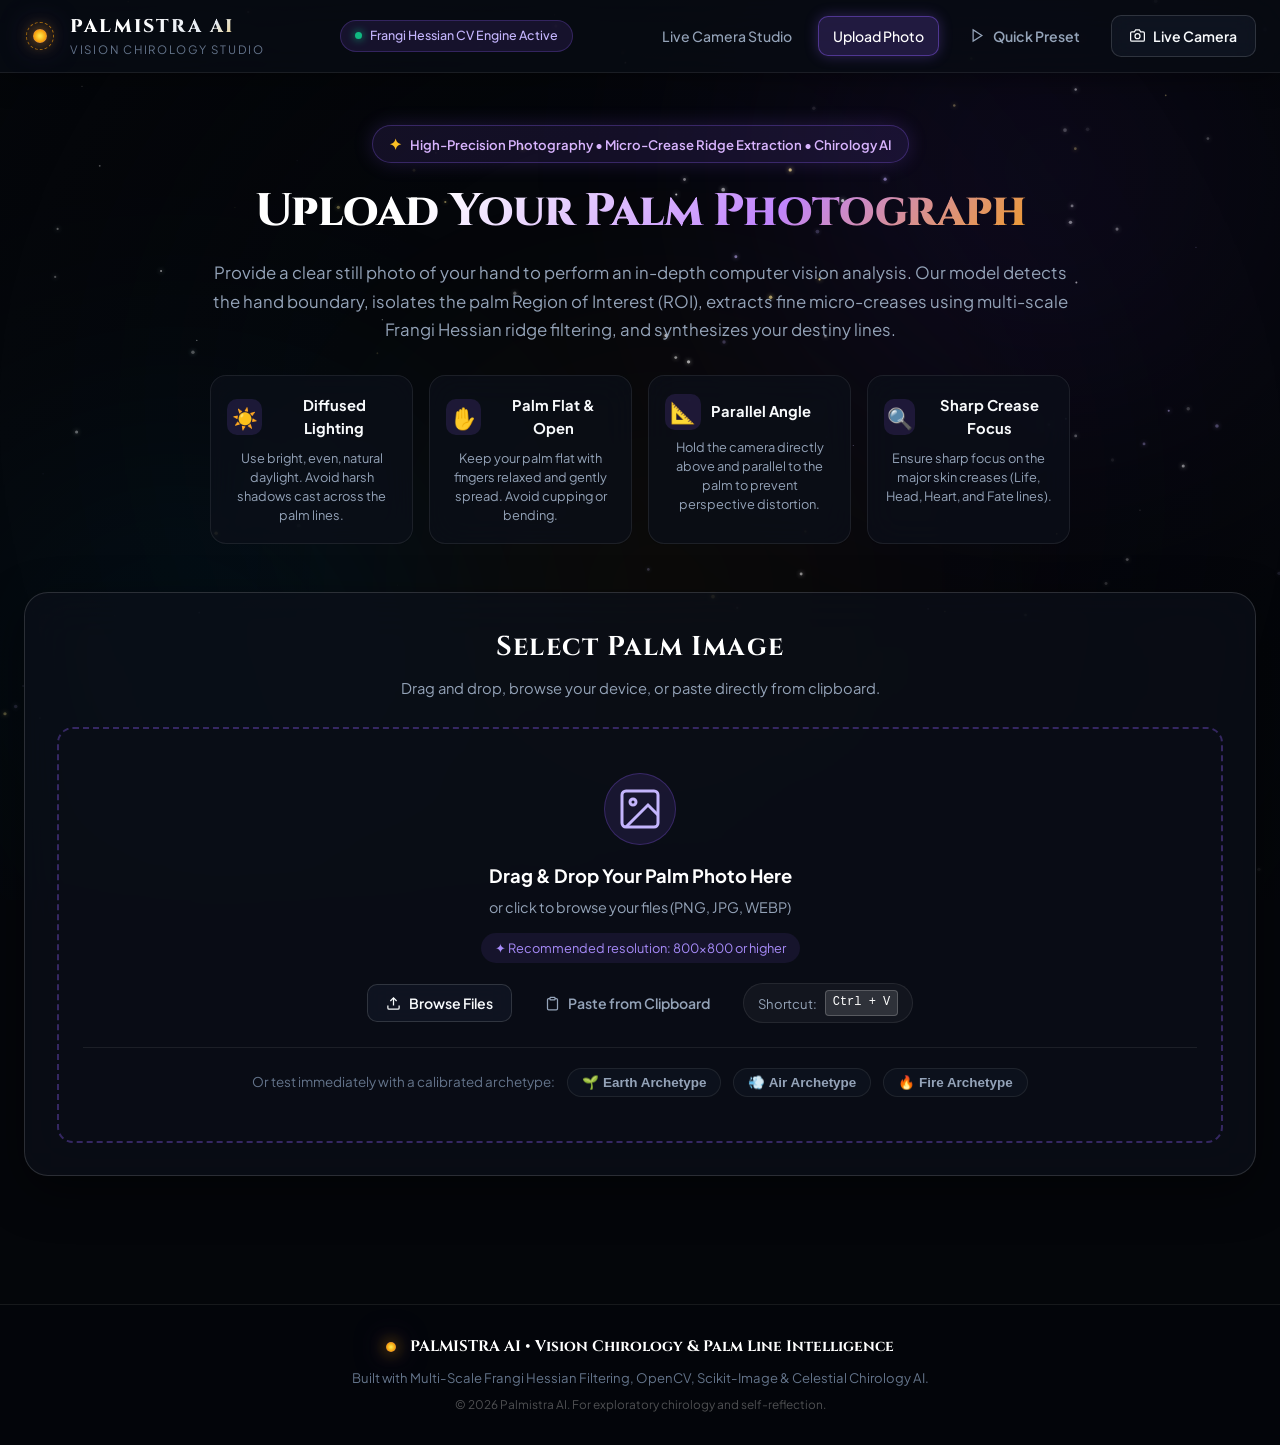
==== frontend/upload.html @ 84280b81 "detection bug1" ====
<!DOCTYPE html>
<html lang="en">
<head>
  <meta charset="UTF-8">
  <meta name="viewport" content="width=device-width, initial-scale=1.0">
  <title>Palmistra AI | Upload Palm Photo & Vision Chirology Studio</title>
  <meta name="description" content="Upload high-resolution palm photography for ultra-precision computer vision crease extraction, multi-scale Frangi filtering, and personalized celestial chiromancy reading.">
  <link rel="preconnect" href="https://fonts.googleapis.com">
  <link rel="preconnect" href="https://fonts.gstatic.com" crossorigin>
  <link href="https://fonts.googleapis.com/css2?family=Cinzel:wght@400;600;700;800;900&family=Plus+Jakarta+Sans:wght@300;400;500;600;700;800&display=swap" rel="stylesheet">
  <link rel="stylesheet" href="style.css">
</head>
<body>
  <!-- Ambient Cosmic Canvas & Nebulae Background -->
  <div class="cosmos-bg">
    <canvas id="starfield-canvas" class="starfield-canvas"></canvas>
    <div class="nebula nebula-1"></div>
    <div class="nebula nebula-2"></div>
    <div class="nebula nebula-3"></div>
    <div class="cosmic-vignette"></div>
  </div>

  <!-- Navigation Header -->
  <header class="app-header">
    <div class="header-content">
      <a href="index.html" class="brand-badge" title="Return to Palmistra AI Home">
        <div class="celestial-orb-wrapper">
          <span class="celestial-orb"></span>
          <span class="orb-ring"></span>
        </div>
        <div class="brand-text-group">
          <span class="brand-title">PALMISTRA AI</span>
          <span class="brand-subtitle">Vision Chirology Studio</span>
        </div>
      </a>
      <div class="header-status-pill">
        <span class="status-pulse-dot"></span>
        <span>Frangi Hessian CV Engine Active</span>
      </div>
      <div class="header-actions">
        <a href="index.html" class="nav-link">Live Camera Studio</a>
        <a href="upload.html" class="nav-link active">Upload Photo</a>
        <button id="btn-quick-sample" class="btn-ghost">
          <svg width="15" height="15" viewBox="0 0 24 24" fill="none" stroke="currentColor" stroke-width="2"><polygon points="5 3 19 12 5 21 5 3"></polygon></svg>
          Quick Preset
        </button>
        <a href="index.html" class="btn-secondary">
          <svg width="15" height="15" viewBox="0 0 24 24" fill="none" stroke="currentColor" stroke-width="2"><path d="M23 19a2 2 0 0 1-2 2H3a2 2 0 0 1-2-2V8a2 2 0 0 1 2-2h4l2-3h6l2 3h4a2 2 0 0 1 2 2z"></path><circle cx="12" cy="13" r="4"></circle></svg>
          Live Camera
        </a>
      </div>
    </div>
  </header>

  <!-- Main Container -->
  <main class="main-container">

    <!-- Upload Hero Section -->
    <section class="hero-section">
      <div class="hero-pill">
        <span class="pill-sparkle">✦</span>
        <span>High-Precision Photography &bull; Micro-Crease Ridge Extraction &bull; Chirology AI</span>
      </div>
      <h1 class="hero-heading">Upload Your Palm Photograph</h1>
      <p class="hero-description">
        Provide a clear still photo of your hand to perform an in-depth computer vision analysis. Our model detects the hand boundary, isolates the palm Region of Interest (ROI), extracts fine micro-creases using multi-scale Frangi Hessian ridge filtering, and synthesizes your destiny lines.
      </p>

      <!-- Photography Guidelines Grid -->
      <div class="guidelines-grid">
        <div class="guideline-card">
          <div class="guideline-header">
            <span class="guideline-icon">☀️</span>
            <span class="guideline-title">Diffused Lighting</span>
          </div>
          <p class="guideline-text">Use bright, even, natural daylight. Avoid harsh shadows cast across the palm lines.</p>
        </div>
        <div class="guideline-card">
          <div class="guideline-header">
            <span class="guideline-icon">✋</span>
            <span class="guideline-title">Palm Flat & Open</span>
          </div>
          <p class="guideline-text">Keep your palm flat with fingers relaxed and gently spread. Avoid cupping or bending.</p>
        </div>
        <div class="guideline-card">
          <div class="guideline-header">
            <span class="guideline-icon">📐</span>
            <span class="guideline-title">Parallel Angle</span>
          </div>
          <p class="guideline-text">Hold the camera directly above and parallel to the palm to prevent perspective distortion.</p>
        </div>
        <div class="guideline-card">
          <div class="guideline-header">
            <span class="guideline-icon">🔍</span>
            <span class="guideline-title">Sharp Crease Focus</span>
          </div>
          <p class="guideline-text">Ensure sharp focus on the major skin creases (Life, Head, Heart, and Fate lines).</p>
        </div>
      </div>
    </section>

    <!-- Upload Hub Section -->
    <section class="input-hub" id="upload-hub-section">
      <div class="input-hub-header">
        <h2 class="section-title">Select Palm Image</h2>
        <p class="section-subtitle">Drag and drop, browse your device, or paste directly from clipboard.</p>
      </div>

      <!-- State 1: Drop Zone (Idle) -->
      <div class="drop-zone" id="upload-drop-zone">
        <input type="file" id="upload-file-input" accept="image/png,image/jpeg,image/webp,image/jpg" class="file-hidden-input">
        
        <div class="drop-zone-idle" id="upload-idle-state">
          <div class="drop-zone-icon">
            <svg width="48" height="48" viewBox="0 0 24 24" fill="none" stroke="currentColor" stroke-width="1.5"><rect x="3" y="3" width="18" height="18" rx="2" ry="2"></rect><circle cx="8.5" cy="8.5" r="1.5"></circle><polyline points="21 15 16 10 5 21"></polyline></svg>
          </div>
          <div class="drop-zone-title">Drag & Drop Your Palm Photo Here</div>
          <div class="drop-zone-subtitle">or click to browse your files (PNG, JPG, WEBP)</div>
          <div class="drop-zone-hint">
            <span>✦ Recommended resolution: 800x800 or higher</span>
          </div>

          <div class="upload-alt-actions">
            <button type="button" id="btn-browse-file" class="btn-secondary">
              <svg width="15" height="15" viewBox="0 0 24 24" fill="none" stroke="currentColor" stroke-width="2"><path d="M21 15v4a2 2 0 0 1-2 2H5a2 2 0 0 1-2-2v-4"></path><polyline points="17 8 12 3 7 8"></polyline><line x1="12" y1="3" x2="12" y2="15"></line></svg>
              Browse Files
            </button>
            <button type="button" id="btn-paste-clipboard" class="btn-ghost">
              <svg width="15" height="15" viewBox="0 0 24 24" fill="none" stroke="currentColor" stroke-width="2"><path d="M16 4h2a2 2 0 0 1 2 2v14a2 2 0 0 1-2 2H6a2 2 0 0 1-2-2V6a2 2 0 0 1 2-2h2"></path><rect x="8" y="2" width="8" height="4" rx="1" ry="1"></rect></svg>
              Paste from Clipboard
            </button>
            <div class="paste-hint-pill">
              <span>Shortcut:</span> <span class="kbd-badge">Ctrl + V</span>
            </div>
          </div>

          <!-- Preset archetypes fast selection -->
          <div class="preset-quick-strip">
            <span class="preset-quick-label">Or test immediately with a calibrated archetype:</span>
            <button type="button" class="preset-chip-btn" data-sample="earth">
              🌱 Earth Archetype
            </button>
            <button type="button" class="preset-chip-btn" data-sample="air">
              💨 Air Archetype
            </button>
            <button type="button" class="preset-chip-btn" data-sample="fire">
              🔥 Fire Archetype
            </button>
          </div>
        </div>

        <!-- State 2: Pre-Analysis Preview & Adjustment Workspace -->
        <div class="pre-analysis-container" id="upload-preview-state" style="display:none;" onclick="event.stopPropagation();">
          <div class="pre-analysis-grid">
            
            <!-- Left: Interactive Canvas with Transforms Applied -->
            <div class="pre-analysis-preview-box">
              <canvas id="pre-analysis-canvas" width="400" height="400"></canvas>
            </div>

            <!-- Right: Adjustments & Chirology Preferences -->
            <div class="pre-analysis-controls">
              
              <!-- File Info Strip -->
              <div class="pre-analysis-meta-row">
                <div class="image-meta-pill">
                  <span>File:</span> <strong id="meta-filename">palm.jpg</strong>
                </div>
                <div class="image-meta-pill">
                  <span>Dimensions:</span> <strong id="meta-dims">-- x --</strong>
                </div>
                <div class="image-meta-pill">
                  <span>Size:</span> <strong id="meta-filesize">-- KB</strong>
                </div>
              </div>

              <!-- Orientation & Transform Controls -->
              <div>
                <div class="hand-selection-label" style="margin-bottom: 8px;">Image Orientation Adjustment</div>
                <div class="transform-toolbar">
                  <button type="button" class="transform-btn" id="btn-rotate-left" title="Rotate 90 degrees counter-clockwise">
                    <svg width="14" height="14" viewBox="0 0 24 24" fill="none" stroke="currentColor" stroke-width="2"><path d="M2.5 2v6h6M2.66 15.57a10 10 0 1 0 .57-8.38L2.5 8"/></svg>
                    Rotate Left
                  </button>
                  <button type="button" class="transform-btn" id="btn-rotate-right" title="Rotate 90 degrees clockwise">
                    <svg width="14" height="14" viewBox="0 0 24 24" fill="none" stroke="currentColor" stroke-width="2"><path d="M21.5 2v6h-6M21.34 15.57a10 10 0 1 1-.57-8.38L21.5 8"/></svg>
                    Rotate Right
                  </button>
                  <button type="button" class="transform-btn" id="btn-flip-h" title="Flip horizontally for mirror correction">
                    <svg width="14" height="14" viewBox="0 0 24 24" fill="none" stroke="currentColor" stroke-width="2"><polyline points="17 8 21 12 17 16"></polyline><line x1="3" y1="12" x2="21" y2="12"></line><polyline points="7 16 3 12 7 8"></polyline></svg>
                    Flip Horizontal
                  </button>
                  <button type="button" class="transform-btn" id="btn-reset-transform" title="Reset image transformations">
                    ⟲ Reset
                  </button>
                </div>
              </div>

              <!-- Chirological Hand Selection -->
              <div class="hand-selection-box">
                <span class="hand-selection-label">Chirological Hand Orientation</span>
                <div class="hand-options">
                  <div class="hand-choice-pill active" id="hand-pill-right" data-hand="right">
                    <div class="hand-choice-title">
                      <span>✋ Right Hand</span>
                      <span class="pill-sparkle">✦</span>
                    </div>
                    <div class="hand-choice-desc">Active destiny, conscious willpower, career direction & current life manifestation.</div>
                  </div>
                  <div class="hand-choice-pill" id="hand-pill-left" data-hand="left">
                    <div class="hand-choice-title">
                      <span>🤚 Left Hand</span>
                    </div>
                    <div class="hand-choice-desc">Innate nature, subconscious potential, intuitive gifts & inherited karmic blueprint.</div>
                  </div>
                </div>
              </div>

              <!-- Main Execute CTA -->
              <div class="pre-analysis-actions">
                <button type="button" id="btn-execute-analysis" class="btn-primary highlight">
                  <span class="btn-shimmer"></span>
                  <svg width="18" height="18" viewBox="0 0 24 24" fill="none" stroke="currentColor" stroke-width="2"><polygon points="12 2 15.09 8.26 22 9.27 17 14.14 18.18 21.02 12 17.77 5.82 21.02 7 14.14 2 9.27 8.91 8.26 12 2"></polygon></svg>
                  ✦ Initiate Multi-Scale Frangi Scan & Reading
                </button>
                <button type="button" id="btn-reset-upload" class="btn-ghost">
                  Choose Different Photo
                </button>
              </div>

            </div>
          </div>
        </div>

      </div>
    </section>

    <!-- Scanning & Progress Animation Modal -->
    <div class="scanner-modal" id="scanner-modal" style="display:none;">
      <div class="scanner-card">
        <div class="scanner-orb-wrapper">
          <div class="scanner-orb"></div>
          <div class="scanner-beam"></div>
          <div class="scanner-rings"></div>
        </div>
        <h3 class="scanner-title">Scanning Palm Creases...</h3>
        <p class="scanner-status" id="scanner-status">Applying multi-scale Frangi Hessian ridge filtering...</p>
        <div class="scanner-progress-bar">
          <div class="scanner-progress-fill" id="scanner-progress-fill"></div>
        </div>
      </div>
    </div>

    <!-- Results Dashboard Section -->
    <section class="results-dashboard" id="results-dashboard" style="display:none;">
      
      <!-- Top Overview Bar -->
      <div class="results-header-card">
        <div class="elemental-archetype-box">
          <div class="archetype-badge-container">
            <span class="archetype-icon" id="res-element-icon">🔥</span>
            <div>
              <div class="archetype-eyebrow">DOMINANT ELEMENTAL ARCHETYPE</div>
              <h2 class="archetype-title" id="res-archetype-title">Fire Hand Archetype</h2>
            </div>
          </div>
          <p class="archetype-motto" id="res-archetype-motto">"Passionate courage, magnetic leadership, and radiant inspiration."</p>
          <div class="strengths-chips" id="res-strengths-chips">
            <!-- Dynamic Chips -->
          </div>
        </div>

        <div class="harmony-score-box">
          <div class="harmony-circle-gauge">
            <svg viewBox="0 0 100 100" class="circle-svg">
              <defs>
                <linearGradient id="gaugeGradient" x1="0%" y1="0%" x2="100%" y2="100%">
                  <stop offset="0%" stop-color="#8b5cf6"/>
                  <stop offset="50%" stop-color="#06b6d4"/>
                  <stop offset="100%" stop-color="#10b981"/>
                </linearGradient>
              </defs>
              <circle class="circle-bg" cx="50" cy="50" r="42"></circle>
              <circle class="circle-fill" id="gauge-harmony-fill" cx="50" cy="50" r="42" stroke="url(#gaugeGradient)"></circle>
            </svg>
            <div class="circle-text">
              <span class="circle-number" id="res-overall-harmony">88</span>
              <span class="circle-label">HARMONY</span>
            </div>
          </div>
          <div class="harmony-metrics-stack">
            <div class="mini-metric">
              <span class="metric-name">Vitality (Life)</span>
              <div class="mini-bar"><div class="mini-fill fill-life" id="bar-vitality"></div></div>
              <span class="metric-val" id="val-vitality">85</span>
            </div>
            <div class="mini-metric">
              <span class="metric-name">Intellect (Head)</span>
              <div class="mini-bar"><div class="mini-fill fill-head" id="bar-intellect"></div></div>
              <span class="metric-val" id="val-intellect">90</span>
            </div>
            <div class="mini-metric">
              <span class="metric-name">Emotion (Heart)</span>
              <div class="mini-bar"><div class="mini-fill fill-heart" id="bar-emotion"></div></div>
              <span class="metric-val" id="val-emotion">82</span>
            </div>
            <div class="mini-metric">
              <span class="metric-name">Destiny (Fate)</span>
              <div class="mini-bar"><div class="mini-fill fill-fate" id="bar-destiny"></div></div>
              <span class="metric-val" id="val-destiny">78</span>
            </div>
          </div>
        </div>
      </div>

      <!-- Main Visualizer & Reading Columns -->
      <div class="dashboard-grid">
        
        <!-- Left: Interactive Vision Studio Canvas -->
        <div class="studio-card">
          <div class="studio-header">
            <div class="studio-title-group">
              <svg width="20" height="20" viewBox="0 0 24 24" fill="none" stroke="currentColor" stroke-width="2"><path d="M1 12s4-8 11-8 11 8 11 8-4 8-11 8-11-8-11-8z"></path><circle cx="12" cy="12" r="3"></circle></svg>
              <span>Interactive Vision Studio</span>
            </div>

            <!-- View Switcher -->
            <div class="view-switcher">
              <button class="view-btn active" data-view="overlay" title="Overlay with chiromancy line annotations">Overlay</button>
              <button class="view-btn" data-view="ridge" title="Multi-scale Frangi crease heatmap">Ridge Map</button>
              <button class="view-btn" data-view="blueprint" title="Celestial blueprint view">Blueprint</button>
              <button class="view-btn" data-view="roi" title="Original palm Region of Interest">Raw ROI</button>
              <button class="view-btn highlight-btn" data-view="split" title="Interactive Before & After Crease Slider">✦ Split Slider</button>
            </div>
          </div>

          <!-- Studio Toolbar: Zoom, Pan & Controls -->
          <div class="studio-toolbar">
            <div class="studio-status-indicator">
              <span class="live-dot"></span>
              <span id="studio-mode-label">Mode: Full Overlay &bull; Interactive SVG active</span>
            </div>
            <div class="studio-zoom-controls">
              <button id="btn-zoom-in" class="toolbar-btn" title="Zoom In">
                <svg width="14" height="14" viewBox="0 0 24 24" fill="none" stroke="currentColor" stroke-width="2"><circle cx="11" cy="11" r="8"></circle><line x1="21" y1="21" x2="16.65" y2="16.65"></line><line x1="11" y1="8" x2="11" y2="14"></line><line x1="8" y1="11" x2="14" y2="11"></line></svg>
              </button>
              <button id="btn-zoom-out" class="toolbar-btn" title="Zoom Out">
                <svg width="14" height="14" viewBox="0 0 24 24" fill="none" stroke="currentColor" stroke-width="2"><circle cx="11" cy="11" r="8"></circle><line x1="21" y1="21" x2="16.65" y2="16.65"></line><line x1="8" y1="11" x2="14" y2="11"></line></svg>
              </button>
              <button id="btn-zoom-reset" class="toolbar-btn" title="Reset Zoom & Pan">
                <svg width="14" height="14" viewBox="0 0 24 24" fill="none" stroke="currentColor" stroke-width="2"><path d="M3 12a9 9 0 1 0 9-9 9.75 9.75 0 0 0-6.74 2.74L3 8"></path><polyline points="3 3 3 8 8 8"></polyline></svg>
                <span id="zoom-level-text">100%</span>
              </button>
            </div>
          </div>

          <!-- Canvas Display Container with Zoom/Pan transform container -->
          <div class="canvas-viewport" id="canvas-viewport">
            <div class="canvas-transform-wrapper" id="canvas-transform-wrapper">
              
              <!-- Standard Single Image View -->
              <div class="single-view-container" id="single-view-container">
                <img id="active-visual-img" src="" alt="Palm Analysis Visualization">
                
                <!-- Interactive SVG Overlay Layer for Lines & Hover Tooltips -->
                <svg id="interactive-svg-overlay" viewBox="0 0 512 512">
                  <defs>
                    <filter id="glow-heart" x="-30%" y="-30%" width="160%" height="160%">
                      <feGaussianBlur stdDeviation="3.5" result="blur"/>
                      <feMerge>
                        <feMergeNode in="blur"/>
                        <feMergeNode in="SourceGraphic"/>
                      </feMerge>
                    </filter>
                    <filter id="glow-head" x="-30%" y="-30%" width="160%" height="160%">
                      <feGaussianBlur stdDeviation="3.5" result="blur"/>
                      <feMerge>
                        <feMergeNode in="blur"/>
                        <feMergeNode in="SourceGraphic"/>
                      </feMerge>
                    </filter>
                    <filter id="glow-life" x="-30%" y="-30%" width="160%" height="160%">
                      <feGaussianBlur stdDeviation="3.5" result="blur"/>
                      <feMerge>
                        <feMergeNode in="blur"/>
                        <feMergeNode in="SourceGraphic"/>
                      </feMerge>
                    </filter>
                    <filter id="glow-fate" x="-30%" y="-30%" width="160%" height="160%">
                      <feGaussianBlur stdDeviation="3.5" result="blur"/>
                      <feMerge>
                        <feMergeNode in="blur"/>
                        <feMergeNode in="SourceGraphic"/>
                      </feMerge>
                    </filter>
                  </defs>
                  <g id="svg-mounts-group"></g>
                  <g id="svg-lines-group"></g>
                </svg>
              </div>

              <!-- Interactive Split Comparison Slider Container (Active in 'split' mode) -->
              <div class="split-slider-container" id="split-slider-container" style="display:none;">
                <img id="split-before-img" class="split-img split-before" src="" alt="Original Palm Photo">
                
                <div class="split-overlay-wrapper" id="split-overlay-wrapper">
                  <img id="split-after-img" class="split-img split-after" src="" alt="Extracted Crease Heatmap">
                </div>

                <div class="split-divider-handle" id="split-divider-handle">
                  <div class="divider-line"></div>
                  <div class="divider-knob">
                    <svg width="16" height="16" viewBox="0 0 24 24" fill="none" stroke="currentColor" stroke-width="2.5"><polyline points="15 18 9 12 15 6"></polyline><polyline points="9 18 3 12 9 6"></polyline></svg>
                    <svg width="16" height="16" viewBox="0 0 24 24" fill="none" stroke="currentColor" stroke-width="2.5"><polyline points="9 18 15 12 9 6"></polyline><polyline points="15 18 21 12 15 6"></polyline></svg>
                  </div>
                </div>

                <div class="split-badge badge-left">RAW PALM ROI</div>
                <div class="split-badge badge-right">FRANGI CREASE MAP</div>
              </div>

            </div>

            <!-- Floating Hover Tooltip -->
            <div class="canvas-tooltip" id="canvas-tooltip" style="display:none;"></div>
          </div>

          <!-- Interactive Layer Filter Toggles -->
          <div class="layer-toggles-bar">
            <span class="toggles-label">Filter Layers:</span>
            <label class="toggle-pill pill-heart" data-line="heart">
              <input type="checkbox" id="toggle-heart" checked>
              <span class="dot"></span> Heart Line
            </label>
            <label class="toggle-pill pill-head" data-line="head">
              <input type="checkbox" id="toggle-head" checked>
              <span class="dot"></span> Head Line
            </label>
            <label class="toggle-pill pill-life" data-line="life">
              <input type="checkbox" id="toggle-life" checked>
              <span class="dot"></span> Life Line
            </label>
            <label class="toggle-pill pill-fate" data-line="fate">
              <input type="checkbox" id="toggle-fate" checked>
              <span class="dot"></span> Fate Line
            </label>
            <label class="toggle-pill pill-mounts" data-line="mounts">
              <input type="checkbox" id="toggle-mounts" checked>
              <span class="dot"></span> Planetary Mounts
            </label>
          </div>
        </div>

        <!-- Right: Chiromancy Reading Column (Bi-Directional Interactive Cards) -->
        <div class="readings-stack">

          <!-- Life Line Card -->
          <div class="reading-card border-life interactive-reading-card" id="card-line-life" data-line="life">
            <div class="card-head">
              <div class="card-title-group">
                <span class="line-indicator dot-life"></span>
                <h3>Life Line (Vitality & Path)</h3>
              </div>
              <div class="clarity-chip" id="life-clarity">Deep & Clear</div>
            </div>
            <div class="card-metric-strip">
              <span>Curvature: <strong id="life-curvature">1.18</strong></span>
              <span>Length: <strong id="life-length">82%</strong></span>
              <span>Score: <strong id="life-score">92/100</strong></span>
            </div>
            <p class="reading-body" id="life-summary">Loading interpretation...</p>
            <div class="card-hover-hint">✦ Hover to isolate on canvas</div>
          </div>

          <!-- Head Line Card -->
          <div class="reading-card border-head interactive-reading-card" id="card-line-head" data-line="head">
            <div class="card-head">
              <div class="card-title-group">
                <span class="line-indicator dot-head"></span>
                <h3>Head Line (Wisdom & Intellect)</h3>
              </div>
              <div class="clarity-chip" id="head-clarity">Well-Defined</div>
            </div>
            <div class="card-metric-strip">
              <span>Trajectory: <strong id="head-slope">Gentle Slope</strong></span>
              <span>Curvature: <strong id="head-curvature">1.08</strong></span>
              <span>Score: <strong id="head-score">88/100</strong></span>
            </div>
            <p class="reading-body" id="head-summary">Loading interpretation...</p>
            <div class="card-hover-hint">✦ Hover to isolate on canvas</div>
          </div>

          <!-- Heart Line Card -->
          <div class="reading-card border-heart interactive-reading-card" id="card-line-heart" data-line="heart">
            <div class="card-head">
              <div class="card-title-group">
                <span class="line-indicator dot-heart"></span>
                <h3>Heart Line (Love & Emotions)</h3>
              </div>
              <div class="clarity-chip" id="heart-clarity">Prominent</div>
            </div>
            <div class="card-metric-strip">
              <span>Romantic Style: <strong id="heart-style">Idealistic</strong></span>
              <span>Curvature: <strong id="heart-curvature">1.15</strong></span>
              <span>Score: <strong id="heart-score">85/100</strong></span>
            </div>
            <p class="reading-body" id="heart-summary">Loading interpretation...</p>
            <div class="card-hover-hint">✦ Hover to isolate on canvas</div>
          </div>

          <!-- Fate Line Card -->
          <div class="reading-card border-fate interactive-reading-card" id="card-line-fate" data-line="fate">
            <div class="card-head">
              <div class="card-title-group">
                <span class="line-indicator dot-fate"></span>
                <h3>Fate Line (Destiny & Vocation)</h3>
              </div>
              <div class="clarity-chip" id="fate-clarity">Clear</div>
            </div>
            <div class="card-metric-strip">
              <span>Vocation: <strong id="fate-vocation">Autonomous</strong></span>
              <span>Continuity: <strong id="fate-continuity">Continuous</strong></span>
              <span>Score: <strong id="fate-score">78/100</strong></span>
            </div>
            <p class="reading-body" id="fate-summary">Loading interpretation...</p>
            <div class="card-hover-hint">✦ Hover to isolate on canvas</div>
          </div>

        </div>
      </div>

      <!-- Lower Cards: Mounts of the Palm & Auspicious Signs -->
      <div class="lower-insights-grid">
        
        <!-- Palm Mounts Card -->
        <div class="insight-card">
          <div class="insight-header">
            <svg width="20" height="20" viewBox="0 0 24 24" fill="none" stroke="currentColor" stroke-width="2"><circle cx="12" cy="12" r="10"></circle><path d="M12 2a14.5 14.5 0 0 0 0 20 14.5 14.5 0 0 0 0-20"></path><path d="M2 12h20"></path></svg>
            <h3>Chirological Palm Mounts</h3>
          </div>
          <div class="mounts-list" id="mounts-list-container">
            <!-- Mount items populated dynamically -->
          </div>
        </div>

        <!-- Auspicious Signs & Guidance Card -->
        <div class="insight-card">
          <div class="insight-header">
            <svg width="20" height="20" viewBox="0 0 24 24" fill="none" stroke="currentColor" stroke-width="2"><polygon points="12 2 15.09 8.26 22 9.27 17 14.14 18.18 21.02 12 17.77 5.82 21.02 7 14.14 2 9.27 8.91 8.26 12 2"></polygon></svg>
            <h3>Auspicious Markings & Celestial Guidance</h3>
          </div>
          <div class="signs-list" id="signs-list-container">
            <!-- Signs populated dynamically -->
          </div>
          <div class="guidance-box">
            <h4>Celestial Mindful Advice</h4>
            <ul id="guidance-list">
              <!-- Guidance items -->
            </ul>
          </div>
        </div>

      </div>

      <!-- Action Footer -->
      <div class="results-actions-bar">
        <button id="btn-print-report" class="btn-secondary">
          <svg width="16" height="16" viewBox="0 0 24 24" fill="none" stroke="currentColor" stroke-width="2"><polyline points="6 9 6 2 18 2 18 9"></polyline><path d="M6 18H4a2 2 0 0 1-2-2v-5a2 2 0 0 1 2-2h16a2 2 0 0 1 2 2v5a2 2 0 0 1-2 2h-2"></path><rect x="6" y="14" width="12" height="8"></rect></svg>
          Print / Save PDF Report
        </button>
        <button id="btn-read-another" class="btn-primary highlight">
          <span class="btn-shimmer"></span>
          <svg width="16" height="16" viewBox="0 0 24 24" fill="none" stroke="currentColor" stroke-width="2"><path d="M1 4v6h6"></path><path d="M3.51 15a9 9 0 1 0 2.13-9.36L1 10"></path></svg>
          Upload Another Palm Photo
        </button>
      </div>

    </section>

  </main>

  <!-- Footer -->
  <footer class="app-footer">
    <div class="footer-content">
      <div class="footer-brand">
        <span class="celestial-orb small"></span>
        <span>PALMISTRA AI &bull; Vision Chirology & Palm Line Intelligence</span>
      </div>
      <div class="footer-tech">
        Built with Multi-Scale Frangi Hessian Filtering, OpenCV, Scikit-Image & Celestial Chirology AI.
      </div>
      <div class="footer-copy">&copy; 2026 Palmistra AI. For exploratory chirology and self-reflection.</div>
    </div>
  </footer>

  <script src="upload.js"></script>
</body>
</html>
---- frontend/style.css ----
/* ==========================================================================
   PALMISTRA AI - Celestial Design System & Cosmic Glassmorphism Stylesheet
   Version 2.0: Ultra-Premium Obsidian Glass, Vision Studio & Responsive Layout
   ========================================================================== */

:root {
  /* Obsidian Base & Cosmic Space Tokens */
  --bg-cosmos: #04060a;
  --bg-surface: #080c14;
  --bg-card: rgba(12, 16, 26, 0.72);
  --bg-card-hover: rgba(20, 26, 42, 0.85);
  --bg-card-active: rgba(26, 34, 56, 0.92);

  /* Glass Borders & Accents */
  --border-subtle: rgba(255, 255, 255, 0.08);
  --border-glass: rgba(255, 255, 255, 0.14);
  --border-glow: rgba(139, 92, 246, 0.4);
  --border-gold: rgba(245, 158, 11, 0.4);

  /* Typography Colors */
  --text-primary: #f8fafc;
  --text-secondary: #94a3b8;
  --text-muted: #64748b;
  --text-gold: #fde68a;

  /* Chirological Line Accents */
  --color-heart: #f43f5e;
  --color-head: #0ea5e9;
  --color-life: #10b981;
  --color-fate: #f59e0b;
  --color-mount: #a855f7;
  --color-cyan: #06b6d4;

  /* Luminous Glows */
  --glow-primary: rgba(139, 92, 246, 0.45);
  --glow-gold: rgba(245, 158, 11, 0.4);
  --glow-heart: rgba(244, 63, 94, 0.45);
  --glow-head: rgba(14, 165, 233, 0.45);
  --glow-life: rgba(16, 185, 129, 0.45);
  --glow-fate: rgba(245, 158, 11, 0.45);

  /* Typography & Radius */
  --font-heading: 'Cinzel', Georgia, serif;
  --font-body: 'Plus Jakarta Sans', -apple-system, BlinkMacSystemFont, sans-serif;
  
  --radius-xs: 6px;
  --radius-sm: 10px;
  --radius-md: 16px;
  --radius-lg: 24px;
  --radius-full: 9999px;
  
  --transition: all 0.28s cubic-bezier(0.16, 1, 0.3, 1);
  --transition-smooth: all 0.4s cubic-bezier(0.16, 1, 0.3, 1);
}

/* ==========================================================================
   CSS Reset & Base Rules
   ========================================================================== */
*, *::before, *::after {
  box-sizing: border-box;
  margin: 0;
  padding: 0;
}

html {
  scroll-behavior: smooth;
}

body {
  background-color: var(--bg-cosmos);
  color: var(--text-primary);
  font-family: var(--font-body);
  min-height: 100vh;
  line-height: 1.6;
  overflow-x: hidden;
  position: relative;
  -webkit-font-smoothing: antialiased;
}

/* ==========================================================================
   Ambient Cosmic Stardust Background
   ========================================================================== */
.cosmos-bg {
  position: fixed;
  inset: 0;
  width: 100vw;
  height: 100vh;
  pointer-events: none;
  z-index: 0;
  overflow: hidden;
}

.starfield-canvas {
  position: absolute;
  inset: 0;
  width: 100%;
  height: 100%;
  opacity: 0.85;
}

.nebula {
  position: absolute;
  border-radius: 50%;
  filter: blur(140px);
  opacity: 0.26;
  animation: floatOrb 26s infinite alternate ease-in-out;
  pointer-events: none;
}

.nebula-1 {
  width: 700px;
  height: 700px;
  background: radial-gradient(circle, #7c3aed 0%, rgba(124, 58, 237, 0.15) 50%, transparent 70%);
  top: -180px;
  right: -120px;
}

.nebula-2 {
  width: 650px;
  height: 650px;
  background: radial-gradient(circle, #0284c7 0%, rgba(6, 182, 212, 0.15) 50%, transparent 70%);
  bottom: -100px;
  left: -150px;
  animation-duration: 32s;
}

.nebula-3 {
  width: 550px;
  height: 550px;
  background: radial-gradient(circle, #f59e0b 0%, rgba(245, 158, 11, 0.12) 50%, transparent 70%);
  top: 35%;
  left: 30%;
  opacity: 0.14;
  animation-duration: 38s;
}

.cosmic-vignette {
  position: absolute;
  inset: 0;
  background: radial-gradient(circle at center, transparent 40%, rgba(4, 6, 10, 0.7) 100%);
}

@keyframes floatOrb {
  0% { transform: translate(0, 0) scale(1); }
  50% { transform: translate(50px, 70px) scale(1.15); }
  100% { transform: translate(-40px, -50px) scale(0.92); }
}

/* ==========================================================================
   Header & Navigation
   ========================================================================== */
.app-header {
  position: sticky;
  top: 0;
  z-index: 60;
  backdrop-filter: blur(24px);
  -webkit-backdrop-filter: blur(24px);
  background: rgba(8, 12, 20, 0.78);
  border-bottom: 1px solid var(--border-subtle);
  padding: 12px 24px;
  box-shadow: 0 4px 30px rgba(0, 0, 0, 0.4);
}

.header-content {
  max-width: 1320px;
  margin: 0 auto;
  display: flex;
  align-items: center;
  justify-content: space-between;
  gap: 20px;
}

.brand-badge {
  display: flex;
  align-items: center;
  gap: 14px;
  text-decoration: none;
  cursor: pointer;
}

.celestial-orb-wrapper {
  position: relative;
  width: 32px;
  height: 32px;
  display: flex;
  align-items: center;
  justify-content: center;
}

.celestial-orb {
  width: 14px;
  height: 14px;
  border-radius: 50%;
  background: radial-gradient(circle, #fde047 10%, #f59e0b 60%, #8b5cf6 100%);
  box-shadow: 0 0 16px rgba(245, 158, 11, 0.8), 0 0 32px rgba(139, 92, 246, 0.6);
  animation: orbPulse 3s infinite alternate ease-in-out;
}

.celestial-orb.small {
  width: 10px;
  height: 10px;
  display: inline-block;
  margin-right: 6px;
}

.orb-ring {
  position: absolute;
  width: 28px;
  height: 28px;
  border-radius: 50%;
  border: 1px dashed rgba(245, 158, 11, 0.6);
  animation: rotateRing 14s infinite linear;
}

@keyframes orbPulse {
  0% { transform: scale(0.92); box-shadow: 0 0 12px rgba(245, 158, 11, 0.6); }
  100% { transform: scale(1.15); box-shadow: 0 0 24px rgba(245, 158, 11, 0.9), 0 0 40px rgba(139, 92, 246, 0.8); }
}

@keyframes rotateRing {
  from { transform: rotate(0deg); }
  to { transform: rotate(360deg); }
}

.brand-text-group {
  display: flex;
  flex-direction: column;
}

.brand-title {
  font-family: var(--font-heading);
  font-size: 1.15rem;
  font-weight: 800;
  letter-spacing: 0.12em;
  background: linear-gradient(135deg, #ffffff 30%, #e2e8f0 70%, #fbbf24 100%);
  -webkit-background-clip: text;
  -webkit-text-fill-color: transparent;
}

.brand-subtitle {
  font-size: 0.72rem;
  text-transform: uppercase;
  letter-spacing: 0.15em;
  color: var(--text-muted);
}

.header-status-pill {
  display: inline-flex;
  align-items: center;
  gap: 8px;
  padding: 5px 14px;
  border-radius: var(--radius-full);
  background: rgba(139, 92, 246, 0.12);
  border: 1px solid rgba(139, 92, 246, 0.25);
  font-size: 0.78rem;
  color: #c4b5fd;
  font-weight: 500;
}

.status-pulse-dot {
  width: 7px;
  height: 7px;
  border-radius: 50%;
  background: #10b981;
  box-shadow: 0 0 8px #10b981;
  animation: pulseDot 2s infinite ease-in-out;
}

@keyframes pulseDot {
  0%, 100% { opacity: 1; transform: scale(1); }
  50% { opacity: 0.4; transform: scale(0.8); }
}

.header-actions {
  display: flex;
  align-items: center;
  gap: 12px;
}

.nav-link {
  color: var(--text-secondary);
  text-decoration: none;
  font-size: 0.88rem;
  font-weight: 500;
  padding: 8px 14px;
  border-radius: var(--radius-sm);
  transition: var(--transition);
}

.nav-link:hover {
  color: #ffffff;
  background: rgba(255, 255, 255, 0.06);
}

/* ==========================================================================
   Button System
   ========================================================================== */
.btn-primary, .btn-secondary, .btn-ghost {
  display: inline-flex;
  align-items: center;
  justify-content: center;
  gap: 8px;
  font-family: var(--font-body);
  font-size: 0.88rem;
  font-weight: 600;
  padding: 9px 18px;
  border-radius: var(--radius-sm);
  cursor: pointer;
  transition: var(--transition);
  text-decoration: none;
  position: relative;
  overflow: hidden;
}

.btn-primary {
  background: linear-gradient(135deg, #7c3aed 0%, #6366f1 100%);
  color: #ffffff;
  border: 1px solid rgba(255, 255, 255, 0.18);
  box-shadow: 0 4px 18px rgba(124, 58, 237, 0.35);
}

.btn-primary:hover {
  transform: translateY(-2px);
  box-shadow: 0 6px 24px rgba(124, 58, 237, 0.55);
  border-color: rgba(255, 255, 255, 0.35);
}

.btn-primary.highlight {
  background: linear-gradient(135deg, #f59e0b 0%, #d97706 50%, #9333ea 100%);
  border: 1px solid rgba(253, 224, 71, 0.4);
  box-shadow: 0 4px 20px rgba(245, 158, 11, 0.4);
}

.btn-primary.highlight:hover {
  box-shadow: 0 8px 28px rgba(245, 158, 11, 0.65);
}

.btn-secondary {
  background: rgba(18, 24, 38, 0.7);
  color: var(--text-primary);
  border: 1px solid var(--border-glass);
  backdrop-filter: blur(12px);
}

.btn-secondary:hover {
  background: rgba(28, 36, 56, 0.85);
  border-color: rgba(139, 92, 246, 0.5);
  color: #ffffff;
  transform: translateY(-1px);
}

.btn-ghost {
  background: transparent;
  color: var(--text-secondary);
  border: 1px solid transparent;
}

.btn-ghost:hover {
  color: var(--text-primary);
  background: rgba(255, 255, 255, 0.06);
  border-color: var(--border-subtle);
}

.btn-shimmer {
  position: absolute;
  top: 0;
  left: -100%;
  width: 50%;
  height: 100%;
  background: linear-gradient(90deg, transparent, rgba(255, 255, 255, 0.35), transparent);
  transform: skewX(-22deg);
  animation: btnShimmer 4s infinite;
}

@keyframes btnShimmer {
  0%, 65% { left: -100%; }
  100% { left: 200%; }
}

/* ==========================================================================
   Main Layout Container
   ========================================================================== */
.main-container {
  max-width: 1320px;
  margin: 0 auto;
  padding: 36px 24px 80px;
  position: relative;
  z-index: 10;
}

/* ==========================================================================
   Hero Intro Section
   ========================================================================== */
.hero-section {
  text-align: center;
  max-width: 860px;
  margin: 16px auto 48px;
}

.hero-pill {
  display: inline-flex;
  align-items: center;
  gap: 8px;
  padding: 6px 16px;
  border-radius: var(--radius-full);
  background: rgba(139, 92, 246, 0.12);
  border: 1px solid rgba(139, 92, 246, 0.3);
  font-size: 0.82rem;
  color: #d8b4fe;
  font-weight: 600;
  margin-bottom: 22px;
  box-shadow: 0 0 20px rgba(139, 92, 246, 0.2);
}

.pill-sparkle {
  color: #fbbf24;
  font-size: 0.95rem;
  animation: sparkleTwinkle 2s infinite ease-in-out;
}

@keyframes sparkleTwinkle {
  0%, 100% { transform: scale(1) rotate(0deg); opacity: 1; }
  50% { transform: scale(1.3) rotate(45deg); opacity: 0.7; }
}

.hero-heading {
  font-family: var(--font-heading);
  font-size: 2.85rem;
  font-weight: 800;
  line-height: 1.18;
  letter-spacing: -0.01em;
  margin-bottom: 20px;
  background: linear-gradient(135deg, #ffffff 25%, #c084fc 65%, #f59e0b 100%);
  -webkit-background-clip: text;
  -webkit-text-fill-color: transparent;
}

.hero-description {
  font-size: 1.05rem;
  color: var(--text-secondary);
  line-height: 1.7;
  margin-bottom: 30px;
}

.hero-quick-actions {
  display: flex;
  align-items: center;
  justify-content: center;
  gap: 16px;
  margin-bottom: 36px;
  flex-wrap: wrap;
}

.hero-feature-ribbon {
  display: grid;
  grid-template-columns: repeat(4, 1fr);
  gap: 14px;
  margin-top: 24px;
}

.ribbon-item {
  display: flex;
  align-items: center;
  gap: 12px;
  padding: 14px 16px;
  background: var(--bg-card);
  backdrop-filter: blur(16px);
  -webkit-backdrop-filter: blur(16px);
  border: 1px solid var(--border-subtle);
  border-radius: var(--radius-md);
  text-align: left;
  transition: var(--transition);
}

.ribbon-item:hover {
  background: var(--bg-card-hover);
  border-color: rgba(139, 92, 246, 0.4);
  transform: translateY(-2px);
  box-shadow: 0 6px 20px rgba(0, 0, 0, 0.3);
}

.ribbon-icon {
  font-size: 1.5rem;
}

.ribbon-title {
  font-size: 0.88rem;
  font-weight: 700;
  color: var(--text-primary);
}

.ribbon-sub {
  font-size: 0.74rem;
  color: var(--text-muted);
}

/* ==========================================================================
   Input Hub Section
   ========================================================================== */
.input-hub {
  background: var(--bg-card);
  backdrop-filter: blur(24px);
  -webkit-backdrop-filter: blur(24px);
  border: 1px solid var(--border-glass);
  border-radius: var(--radius-lg);
  padding: 32px;
  margin-bottom: 48px;
  box-shadow: 0 16px 48px rgba(0, 0, 0, 0.45);
}

.input-hub-header {
  text-align: center;
  margin-bottom: 26px;
}

.section-title {
  font-family: var(--font-heading);
  font-size: 1.7rem;
  font-weight: 700;
  letter-spacing: 0.04em;
  margin-bottom: 8px;
  color: #ffffff;
}

.section-subtitle {
  font-size: 0.92rem;
  color: var(--text-secondary);
}

/* Segmented Input Tabs */
.input-tabs {
  display: flex;
  justify-content: center;
  gap: 10px;
  margin-bottom: 28px;
  flex-wrap: wrap;
}

.tab-btn {
  display: flex;
  align-items: center;
  gap: 10px;
  padding: 11px 22px;
  background: rgba(15, 20, 32, 0.7);
  border: 1px solid var(--border-subtle);
  border-radius: var(--radius-full);
  color: var(--text-secondary);
  font-family: var(--font-body);
  font-size: 0.92rem;
  font-weight: 600;
  cursor: pointer;
  transition: var(--transition);
}

.tab-btn:hover {
  color: #ffffff;
  background: rgba(28, 36, 56, 0.8);
  border-color: rgba(139, 92, 246, 0.4);
}

.tab-btn.active {
  color: #ffffff;
  background: linear-gradient(135deg, rgba(124, 58, 237, 0.35) 0%, rgba(6, 182, 212, 0.25) 100%);
  border-color: #8b5cf6;
  box-shadow: 0 0 20px rgba(139, 92, 246, 0.4);
}

.tab-panel {
  display: none;
  animation: fadeIn 0.35s ease-in-out;
}

.tab-panel.active {
  display: block;
}

@keyframes fadeIn {
  from { opacity: 0; transform: translateY(8px); }
  to { opacity: 1; transform: translateY(0); }
}

/* 1. Drop Zone */
.drop-zone {
  border: 2px dashed rgba(139, 92, 246, 0.35);
  border-radius: var(--radius-md);
  padding: 44px 24px;
  text-align: center;
  background: rgba(10, 14, 22, 0.5);
  cursor: pointer;
  transition: var(--transition);
  position: relative;
}

.drop-zone:hover, .drop-zone.drag-over {
  border-color: #8b5cf6;
  background: rgba(20, 26, 42, 0.7);
  box-shadow: 0 0 32px rgba(139, 92, 246, 0.25);
}

.file-hidden-input {
  display: none;
}

.drop-zone-icon {
  width: 72px;
  height: 72px;
  margin: 0 auto 16px;
  border-radius: 50%;
  background: rgba(139, 92, 246, 0.12);
  border: 1px solid rgba(139, 92, 246, 0.28);
  display: flex;
  align-items: center;
  justify-content: center;
  color: #c4b5fd;
  transition: var(--transition);
}

.drop-zone:hover .drop-zone-icon {
  transform: scale(1.08);
  color: #ffffff;
  background: rgba(139, 92, 246, 0.25);
}

.drop-zone-title {
  font-size: 1.15rem;
  font-weight: 700;
  color: #ffffff;
  margin-bottom: 6px;
}

.drop-zone-subtitle {
  font-size: 0.9rem;
  color: var(--text-secondary);
  margin-bottom: 14px;
}

.drop-zone-hint {
  font-size: 0.8rem;
  color: #a78bfa;
  background: rgba(139, 92, 246, 0.1);
  display: inline-block;
  padding: 5px 14px;
  border-radius: var(--radius-full);
}

/* File Preview inside Dropzone */
.drop-zone-preview {
  display: flex;
  flex-direction: column;
  align-items: center;
  gap: 16px;
}

.preview-img-wrapper {
  width: 220px;
  height: 220px;
  border-radius: var(--radius-md);
  overflow: hidden;
  border: 2px solid var(--border-glow);
  box-shadow: 0 8px 30px rgba(0, 0, 0, 0.5);
}

.preview-img-wrapper img {
  width: 100%;
  height: 100%;
  object-fit: cover;
}

.preview-details {
  display: flex;
  flex-direction: column;
  align-items: center;
  gap: 10px;
}

.preview-filename {
  font-size: 0.88rem;
  font-weight: 600;
  color: #ffffff;
}

.preview-actions {
  display: flex;
  gap: 12px;
}

/* 2. Camera Viewport */
.camera-viewport-container {
  position: relative;
  width: 100%;
  max-width: 600px;
  height: 420px;
  margin: 0 auto;
  border-radius: var(--radius-md);
  overflow: hidden;
  background: #000000;
  border: 2px solid var(--border-glass);
}

#camera-feed {
  width: 100%;
  height: 100%;
  object-fit: cover;
  transform: scaleX(-1); /* Mirror view for intuitive user experience */
}

.palm-guide-overlay {
  position: absolute;
  inset: 0;
  pointer-events: none;
  display: flex;
  align-items: center;
  justify-content: center;
}

.hand-silhouette-svg {
  width: 80%;
  height: 80%;
  filter: drop-shadow(0 0 10px rgba(139, 92, 246, 0.5));
}

.camera-controls {
  position: absolute;
  bottom: 20px;
  left: 0;
  right: 0;
  display: flex;
  justify-content: center;
  gap: 14px;
  z-index: 20;
}

/* 3. Preset Archetype Cards */
.samples-grid {
  display: grid;
  grid-template-columns: repeat(3, 1fr);
  gap: 20px;
}

.sample-card {
  background: rgba(14, 18, 30, 0.8);
  border: 1px solid var(--border-subtle);
  border-radius: var(--radius-md);
  overflow: hidden;
  cursor: pointer;
  transition: var(--transition-smooth);
  display: flex;
  flex-direction: column;
}

.sample-card:hover {
  transform: translateY(-4px);
  border-color: rgba(139, 92, 246, 0.5);
  box-shadow: 0 12px 32px rgba(139, 92, 246, 0.2);
}

.sample-thumbnail {
  position: relative;
  width: 100%;
  height: 200px;
  overflow: hidden;
  background: #07090f;
}

.sample-thumbnail img {
  width: 100%;
  height: 100%;
  object-fit: contain;
  transition: var(--transition-smooth);
}

.sample-card:hover .sample-thumbnail img {
  transform: scale(1.05);
}

.element-tag {
  position: absolute;
  top: 12px;
  right: 12px;
  padding: 4px 12px;
  border-radius: var(--radius-full);
  font-size: 0.76rem;
  font-weight: 700;
  text-transform: uppercase;
  letter-spacing: 0.06em;
  backdrop-filter: blur(8px);
}

.tag-earth {
  background: rgba(16, 185, 129, 0.2);
  color: #6ee7b7;
  border: 1px solid rgba(16, 185, 129, 0.4);
}

.tag-air {
  background: rgba(14, 165, 233, 0.2);
  color: #7dd3fc;
  border: 1px solid rgba(14, 165, 233, 0.4);
}

.tag-fire {
  background: rgba(245, 158, 11, 0.2);
  color: #fde68a;
  border: 1px solid rgba(245, 158, 11, 0.4);
}

.sample-details {
  padding: 18px;
  display: flex;
  flex-direction: column;
  flex-grow: 1;
}

.sample-details h4 {
  font-family: var(--font-heading);
  font-size: 1.05rem;
  font-weight: 700;
  margin-bottom: 6px;
  color: #ffffff;
}

.sample-details p {
  font-size: 0.84rem;
  color: var(--text-secondary);
  line-height: 1.5;
  margin-bottom: 16px;
  flex-grow: 1;
}

.btn-sample-select {
  width: 100%;
  padding: 9px;
  border-radius: var(--radius-sm);
  background: rgba(139, 92, 246, 0.15);
  border: 1px solid rgba(139, 92, 246, 0.35);
  color: #c4b5fd;
  font-family: var(--font-body);
  font-size: 0.84rem;
  font-weight: 600;
  cursor: pointer;
  transition: var(--transition);
}

.sample-card:hover .btn-sample-select {
  background: #7c3aed;
  color: #ffffff;
  border-color: #8b5cf6;
  box-shadow: 0 4px 16px rgba(124, 58, 237, 0.4);
}

/* ==========================================================================
   Scanner Animation Modal
   ========================================================================== */
.scanner-modal {
  position: fixed;
  inset: 0;
  background: rgba(4, 6, 10, 0.88);
  backdrop-filter: blur(18px);
  -webkit-backdrop-filter: blur(18px);
  z-index: 100;
  display: flex;
  align-items: center;
  justify-content: center;
  padding: 20px;
}

.scanner-card {
  background: var(--bg-card-active);
  border: 1px solid var(--border-glow);
  border-radius: var(--radius-lg);
  padding: 40px 36px;
  text-align: center;
  max-width: 440px;
  width: 100%;
  box-shadow: 0 0 50px rgba(139, 92, 246, 0.3);
}

.scanner-orb-wrapper {
  position: relative;
  width: 90px;
  height: 90px;
  margin: 0 auto 24px;
}

.scanner-orb {
  width: 100%;
  height: 100%;
  border-radius: 50%;
  background: radial-gradient(circle, #f59e0b 0%, #8b5cf6 50%, transparent 80%);
  opacity: 0.85;
  animation: orbPulse 1.8s infinite alternate ease-in-out;
}

.scanner-beam {
  position: absolute;
  top: 0;
  left: 0;
  width: 100%;
  height: 100%;
  border-radius: 50%;
  border-top: 3px solid #06b6d4;
  border-right: 3px solid transparent;
  animation: rotateRing 1.2s infinite linear;
}

.scanner-rings {
  position: absolute;
  inset: -10px;
  border-radius: 50%;
  border: 1px dashed rgba(245, 158, 11, 0.5);
  animation: rotateRing 8s infinite linear reverse;
}

.scanner-title {
  font-family: var(--font-heading);
  font-size: 1.35rem;
  font-weight: 700;
  margin-bottom: 10px;
  color: #ffffff;
}

.scanner-status {
  font-size: 0.88rem;
  color: var(--text-secondary);
  min-height: 42px;
  margin-bottom: 20px;
}

.scanner-progress-bar {
  width: 100%;
  height: 6px;
  background: rgba(255, 255, 255, 0.1);
  border-radius: var(--radius-full);
  overflow: hidden;
}

.scanner-progress-fill {
  width: 0%;
  height: 100%;
  background: linear-gradient(90deg, #8b5cf6, #06b6d4, #10b981);
  border-radius: var(--radius-full);
  transition: width 0.3s ease;
}

/* ==========================================================================
   Results Dashboard Section
   ========================================================================== */
.results-dashboard {
  animation: fadeIn 0.5s ease-in-out;
}

/* Top Overview Bar */
.results-header-card {
  display: grid;
  grid-template-columns: 1fr 380px;
  gap: 24px;
  background: var(--bg-card);
  backdrop-filter: blur(24px);
  -webkit-backdrop-filter: blur(24px);
  border: 1px solid var(--border-glass);
  border-radius: var(--radius-lg);
  padding: 30px;
  margin-bottom: 30px;
  box-shadow: 0 16px 48px rgba(0, 0, 0, 0.4);
}

.archetype-badge-container {
  display: flex;
  align-items: center;
  gap: 16px;
  margin-bottom: 14px;
}

.archetype-icon {
  font-size: 2.4rem;
  width: 60px;
  height: 60px;
  border-radius: 50%;
  background: rgba(245, 158, 11, 0.12);
  border: 1px solid rgba(245, 158, 11, 0.35);
  display: flex;
  align-items: center;
  justify-content: center;
  box-shadow: 0 0 20px rgba(245, 158, 11, 0.25);
}

.archetype-eyebrow {
  font-size: 0.72rem;
  font-weight: 700;
  text-transform: uppercase;
  letter-spacing: 0.15em;
  color: var(--text-gold);
}

.archetype-title {
  font-family: var(--font-heading);
  font-size: 1.65rem;
  font-weight: 800;
  color: #ffffff;
}

.archetype-motto {
  font-size: 0.95rem;
  font-style: italic;
  color: #cbd5e1;
  margin-bottom: 16px;
  line-height: 1.6;
}

.strengths-chips {
  display: flex;
  flex-wrap: wrap;
  gap: 8px;
}

.strength-chip {
  padding: 4px 12px;
  border-radius: var(--radius-full);
  background: rgba(139, 92, 246, 0.15);
  border: 1px solid rgba(139, 92, 246, 0.35);
  color: #d8b4fe;
  font-size: 0.78rem;
  font-weight: 600;
}

/* Harmony Score Box */
.harmony-score-box {
  display: flex;
  align-items: center;
  gap: 22px;
  padding-left: 24px;
  border-left: 1px solid var(--border-subtle);
}

.harmony-circle-gauge {
  position: relative;
  width: 104px;
  height: 104px;
  flex-shrink: 0;
}

.circle-svg {
  width: 100%;
  height: 100%;
  transform: rotate(-90deg);
}

.circle-bg {
  fill: none;
  stroke: rgba(255, 255, 255, 0.08);
  stroke-width: 8;
}

.circle-fill {
  fill: none;
  stroke-width: 8;
  stroke-linecap: round;
  stroke-dasharray: 264;
  stroke-dashoffset: 60;
  transition: stroke-dashoffset 1.4s cubic-bezier(0.16, 1, 0.3, 1);
}

.circle-text {
  position: absolute;
  inset: 0;
  display: flex;
  flex-direction: column;
  align-items: center;
  justify-content: center;
}

.circle-number {
  font-family: var(--font-heading);
  font-size: 1.5rem;
  font-weight: 800;
  color: #ffffff;
  line-height: 1;
}

.circle-label {
  font-size: 0.62rem;
  font-weight: 700;
  letter-spacing: 0.15em;
  color: var(--text-muted);
  margin-top: 2px;
}

.harmony-metrics-stack {
  display: flex;
  flex-direction: column;
  gap: 10px;
  flex-grow: 1;
}

.mini-metric {
  display: grid;
  grid-template-columns: 85px 1fr 28px;
  align-items: center;
  gap: 10px;
  font-size: 0.78rem;
}

.metric-name {
  color: var(--text-secondary);
  font-weight: 500;
}

.mini-bar {
  height: 5px;
  background: rgba(255, 255, 255, 0.08);
  border-radius: var(--radius-full);
  overflow: hidden;
}

.mini-fill {
  height: 100%;
  border-radius: var(--radius-full);
  transition: width 1s ease-out;
}

.fill-life { background: var(--color-life); }
.fill-head { background: var(--color-head); }
.fill-heart { background: var(--color-heart); }
.fill-fate { background: var(--color-fate); }

.metric-val {
  color: #ffffff;
  font-weight: 700;
  text-align: right;
}

/* ==========================================================================
   Dashboard Grid: Studio & Chiromancy Readings
   ========================================================================== */
.dashboard-grid {
  display: grid;
  grid-template-columns: 1.25fr 1fr;
  gap: 28px;
  margin-bottom: 36px;
}

/* Studio Card */
.studio-card {
  background: var(--bg-card);
  backdrop-filter: blur(24px);
  -webkit-backdrop-filter: blur(24px);
  border: 1px solid var(--border-glass);
  border-radius: var(--radius-lg);
  padding: 24px;
  display: flex;
  flex-direction: column;
  box-shadow: 0 16px 48px rgba(0, 0, 0, 0.4);
}

.studio-header {
  display: flex;
  align-items: center;
  justify-content: space-between;
  margin-bottom: 14px;
  gap: 12px;
  flex-wrap: wrap;
}

.studio-title-group {
  display: flex;
  align-items: center;
  gap: 8px;
  font-family: var(--font-heading);
  font-size: 1.05rem;
  font-weight: 700;
  color: #ffffff;
}

.view-switcher {
  display: flex;
  gap: 6px;
  background: rgba(10, 14, 22, 0.8);
  padding: 4px;
  border-radius: var(--radius-full);
  border: 1px solid var(--border-subtle);
  flex-wrap: wrap;
}

.view-btn {
  padding: 6px 14px;
  background: transparent;
  border: none;
  border-radius: var(--radius-full);
  color: var(--text-secondary);
  font-family: var(--font-body);
  font-size: 0.78rem;
  font-weight: 600;
  cursor: pointer;
  transition: var(--transition);
}

.view-btn:hover {
  color: #ffffff;
}

.view-btn.active {
  background: #7c3aed;
  color: #ffffff;
  box-shadow: 0 2px 10px rgba(124, 58, 237, 0.5);
}

.view-btn.highlight-btn.active {
  background: linear-gradient(135deg, #f59e0b, #ec4899);
  color: #ffffff;
  box-shadow: 0 2px 14px rgba(245, 158, 11, 0.5);
}

/* Studio Toolbar (Zoom & Pan) */
.studio-toolbar {
  display: flex;
  align-items: center;
  justify-content: space-between;
  padding: 8px 14px;
  background: rgba(14, 18, 30, 0.6);
  border-radius: var(--radius-sm);
  border: 1px solid var(--border-subtle);
  margin-bottom: 16px;
  font-size: 0.78rem;
}

.studio-status-indicator {
  display: flex;
  align-items: center;
  gap: 8px;
  color: var(--text-secondary);
}

.live-dot {
  width: 6px;
  height: 6px;
  border-radius: 50%;
  background: #06b6d4;
  box-shadow: 0 0 6px #06b6d4;
}

.studio-zoom-controls {
  display: flex;
  align-items: center;
  gap: 6px;
}

.toolbar-btn {
  display: flex;
  align-items: center;
  gap: 4px;
  padding: 5px 9px;
  background: rgba(255, 255, 255, 0.05);
  border: 1px solid var(--border-subtle);
  border-radius: var(--radius-xs);
  color: var(--text-secondary);
  font-family: var(--font-body);
  font-size: 0.76rem;
  font-weight: 600;
  cursor: pointer;
  transition: var(--transition);
}

.toolbar-btn:hover {
  background: rgba(255, 255, 255, 0.12);
  color: #ffffff;
}

/* Canvas Viewport & Zoom/Pan Transform Wrapper */
.canvas-viewport {
  position: relative;
  width: 100%;
  height: 480px;
  background: radial-gradient(circle at center, #0e1220 0%, #05070d 100%);
  border-radius: var(--radius-md);
  border: 1px solid var(--border-subtle);
  overflow: hidden;
  user-select: none;
  cursor: grab;
  box-shadow: inset 0 0 30px rgba(0, 0, 0, 0.6);
}

.canvas-viewport.panning {
  cursor: grabbing;
}

.canvas-transform-wrapper {
  position: relative;
  width: 100%;
  height: 100%;
  display: flex;
  align-items: center;
  justify-content: center;
  transform-origin: center center;
  transition: transform 0.2s cubic-bezier(0.16, 1, 0.3, 1);
  will-change: transform;
}

/* Single View Container */
.single-view-container {
  position: relative;
  width: 100%;
  height: 100%;
  display: flex;
  align-items: center;
  justify-content: center;
}

#active-visual-img {
  max-width: 100%;
  max-height: 100%;
  object-fit: contain;
  display: block;
  filter: drop-shadow(0 0 16px rgba(0,0,0,0.8));
}

#interactive-svg-overlay {
  position: absolute;
  inset: 0;
  width: 100%;
  height: 100%;
  pointer-events: auto;
}

/* Interactive SVG paths & lines */
.svg-interactive-line {
  fill: none;
  cursor: pointer;
  transition: stroke-width 0.25s ease, opacity 0.25s ease, filter 0.25s ease;
  pointer-events: stroke;
}

.svg-interactive-line:hover,
.svg-interactive-line.line-highlighted {
  stroke-width: 6.5px !important;
  opacity: 1 !important;
  filter: drop-shadow(0 0 10px currentColor) !important;
}

.svg-interactive-line.line-dimmed {
  opacity: 0.15 !important;
  stroke-width: 2px !important;
}

.svg-mount-circle {
  cursor: pointer;
  transition: all 0.25s ease;
}

.svg-mount-circle:hover {
  fill: rgba(168, 85, 247, 0.45) !important;
  stroke: #ffffff !important;
  stroke-width: 2.5px !important;
  filter: drop-shadow(0 0 12px rgba(168, 85, 247, 0.8));
}

/* ==========================================================================
   Before / After Split Comparison Slider
   ========================================================================== */
.split-slider-container {
  position: absolute;
  inset: 0;
  width: 100%;
  height: 100%;
  overflow: hidden;
  user-select: none;
}

.split-img {
  position: absolute;
  top: 50%;
  left: 50%;
  transform: translate(-50%, -50%);
  width: 100%;
  height: 100%;
  object-fit: contain;
  pointer-events: none;
}

.split-overlay-wrapper {
  position: absolute;
  top: 0;
  left: 0;
  width: 50%;
  height: 100%;
  overflow: hidden;
  will-change: width;
}

.split-overlay-wrapper .split-after {
  position: absolute;
  top: 50%;
  left: 0;
  transform: translateY(-50%);
  /* Full container width so images perfectly align 1:1 */
  width: 100%;
  height: 100%;
  object-fit: contain;
}

.split-divider-handle {
  position: absolute;
  top: 0;
  bottom: 0;
  left: 50%;
  width: 44px;
  margin-left: -22px;
  cursor: ew-resize;
  z-index: 25;
  display: flex;
  align-items: center;
  justify-content: center;
  touch-action: none;
}

.divider-line {
  position: absolute;
  top: 0;
  bottom: 0;
  width: 3px;
  background: linear-gradient(to bottom, #8b5cf6 0%, #06b6d4 50%, #f59e0b 100%);
  box-shadow: 0 0 14px rgba(6, 182, 212, 0.9), 0 0 4px #ffffff;
}

.divider-knob {
  width: 38px;
  height: 38px;
  border-radius: 50%;
  background: #080c14;
  border: 2px solid #06b6d4;
  box-shadow: 0 0 20px rgba(6, 182, 212, 0.8), 0 4px 12px rgba(0, 0, 0, 0.8);
  display: flex;
  align-items: center;
  justify-content: center;
  color: #ffffff;
  position: relative;
  z-index: 2;
  transition: var(--transition);
}

.split-divider-handle:hover .divider-knob,
.split-divider-handle:active .divider-knob {
  transform: scale(1.15);
  border-color: #38bdf8;
  box-shadow: 0 0 26px rgba(56, 189, 248, 1);
}

.split-badge {
  position: absolute;
  top: 16px;
  padding: 5px 12px;
  border-radius: var(--radius-full);
  font-size: 0.72rem;
  font-weight: 700;
  letter-spacing: 0.1em;
  backdrop-filter: blur(12px);
  -webkit-backdrop-filter: blur(12px);
  pointer-events: none;
  z-index: 20;
}

.badge-left {
  left: 16px;
  background: rgba(14, 18, 30, 0.75);
  border: 1px solid var(--border-glass);
  color: #94a3b8;
}

.badge-right {
  right: 16px;
  background: rgba(139, 92, 246, 0.25);
  border: 1px solid rgba(139, 92, 246, 0.5);
  color: #c4b5fd;
}

/* Floating Hover Tooltip */
.canvas-tooltip {
  position: absolute;
  background: rgba(8, 12, 20, 0.92);
  border: 1px solid var(--border-glow);
  border-radius: var(--radius-sm);
  padding: 10px 14px;
  font-size: 0.8rem;
  line-height: 1.5;
  color: #ffffff;
  pointer-events: none;
  z-index: 40;
  box-shadow: 0 10px 30px rgba(0, 0, 0, 0.6);
  backdrop-filter: blur(16px);
  -webkit-backdrop-filter: blur(16px);
}

/* Layer Toggles Bar */
.layer-toggles-bar {
  display: flex;
  align-items: center;
  gap: 12px;
  margin-top: 16px;
  flex-wrap: wrap;
}

.toggles-label {
  font-size: 0.78rem;
  color: var(--text-muted);
  font-weight: 600;
  text-transform: uppercase;
  letter-spacing: 0.08em;
}

.toggle-pill {
  display: flex;
  align-items: center;
  gap: 6px;
  padding: 5px 12px;
  border-radius: var(--radius-full);
  background: rgba(255, 255, 255, 0.04);
  border: 1px solid var(--border-subtle);
  font-size: 0.76rem;
  color: var(--text-secondary);
  cursor: pointer;
  transition: var(--transition);
  user-select: none;
}

.toggle-pill:hover {
  background: rgba(255, 255, 255, 0.08);
  color: #ffffff;
}

.toggle-pill input {
  display: none;
}

.toggle-pill .dot {
  width: 7px;
  height: 7px;
  border-radius: 50%;
  transition: var(--transition);
}

.pill-heart .dot { background: var(--color-heart); }
.pill-head .dot { background: var(--color-head); }
.pill-life .dot { background: var(--color-life); }
.pill-fate .dot { background: var(--color-fate); }
.pill-mounts .dot { background: var(--color-mount); }

.toggle-pill input:checked + .dot {
  box-shadow: 0 0 8px currentColor;
}

/* ==========================================================================
   Right Column: Chiromancy Reading Stack & Bi-Directional Hover
   ========================================================================== */
.readings-stack {
  display: flex;
  flex-direction: column;
  gap: 16px;
}

.reading-card {
  background: var(--bg-card);
  backdrop-filter: blur(20px);
  -webkit-backdrop-filter: blur(20px);
  border: 1px solid var(--border-subtle);
  border-left: 4px solid #ffffff;
  border-radius: var(--radius-md);
  padding: 18px 20px;
  transition: var(--transition-smooth);
  cursor: pointer;
  position: relative;
}

.reading-card:hover,
.reading-card.card-highlighted {
  background: var(--bg-card-hover);
  transform: translateX(6px);
  box-shadow: 0 10px 30px rgba(0, 0, 0, 0.4);
}

.reading-card.card-dimmed {
  opacity: 0.35;
}

.border-life { border-left-color: var(--color-life); }
.border-head { border-left-color: var(--color-head); }
.border-heart { border-left-color: var(--color-heart); }
.border-fate { border-left-color: var(--color-fate); }

.border-life.card-highlighted { box-shadow: 0 0 24px var(--glow-life); border-color: var(--color-life); }
.border-head.card-highlighted { box-shadow: 0 0 24px var(--glow-head); border-color: var(--color-head); }
.border-heart.card-highlighted { box-shadow: 0 0 24px var(--glow-heart); border-color: var(--color-heart); }
.border-fate.card-highlighted { box-shadow: 0 0 24px var(--glow-fate); border-color: var(--color-fate); }

.card-head {
  display: flex;
  align-items: center;
  justify-content: space-between;
  margin-bottom: 8px;
}

.card-title-group {
  display: flex;
  align-items: center;
  gap: 8px;
}

.line-indicator {
  width: 8px;
  height: 8px;
  border-radius: 50%;
}

.dot-life { background: var(--color-life); box-shadow: 0 0 8px var(--color-life); }
.dot-head { background: var(--color-head); box-shadow: 0 0 8px var(--color-head); }
.dot-heart { background: var(--color-heart); box-shadow: 0 0 8px var(--color-heart); }
.dot-fate { background: var(--color-fate); box-shadow: 0 0 8px var(--color-fate); }

.card-head h3 {
  font-family: var(--font-heading);
  font-size: 0.98rem;
  font-weight: 700;
  color: #ffffff;
}

.clarity-chip {
  font-size: 0.72rem;
  font-weight: 700;
  padding: 3px 10px;
  border-radius: var(--radius-full);
  background: rgba(255, 255, 255, 0.08);
  color: #cbd5e1;
}

.card-metric-strip {
  display: flex;
  gap: 16px;
  font-size: 0.78rem;
  color: var(--text-muted);
  margin-bottom: 8px;
}

.card-metric-strip strong {
  color: var(--text-secondary);
  font-weight: 600;
}

.reading-body {
  font-size: 0.86rem;
  color: var(--text-secondary);
  line-height: 1.55;
}

.card-hover-hint {
  font-size: 0.72rem;
  color: var(--text-muted);
  margin-top: 10px;
  opacity: 0.6;
  transition: var(--transition);
}

.reading-card:hover .card-hover-hint {
  color: #c4b5fd;
  opacity: 1;
}

/* ==========================================================================
   Lower Insights Grid (Mounts & Signs)
   ========================================================================== */
.lower-insights-grid {
  display: grid;
  grid-template-columns: 1fr 1fr;
  gap: 28px;
  margin-bottom: 36px;
}

.insight-card {
  background: var(--bg-card);
  backdrop-filter: blur(24px);
  -webkit-backdrop-filter: blur(24px);
  border: 1px solid var(--border-glass);
  border-radius: var(--radius-lg);
  padding: 26px;
  box-shadow: 0 16px 48px rgba(0, 0, 0, 0.4);
}

.insight-header {
  display: flex;
  align-items: center;
  gap: 10px;
  margin-bottom: 20px;
  color: #c084fc;
}

.insight-header h3 {
  font-family: var(--font-heading);
  font-size: 1.15rem;
  font-weight: 700;
  color: #ffffff;
}

.mounts-list {
  display: grid;
  grid-template-columns: 1fr 1fr;
  gap: 12px;
}

.mount-item {
  background: rgba(14, 18, 30, 0.7);
  border: 1px solid var(--border-subtle);
  border-radius: var(--radius-sm);
  padding: 12px;
  transition: var(--transition);
}

.mount-item:hover {
  background: rgba(22, 28, 46, 0.85);
  border-color: rgba(168, 85, 247, 0.4);
}

.mount-title {
  font-family: var(--font-heading);
  font-size: 0.88rem;
  font-weight: 700;
  color: #e2e8f0;
  margin-bottom: 2px;
}

.mount-domain {
  font-size: 0.72rem;
  color: #a855f7;
  font-weight: 600;
  margin-bottom: 4px;
}

.mount-desc {
  font-size: 0.78rem;
  color: var(--text-secondary);
  line-height: 1.45;
}

.signs-list {
  display: flex;
  flex-direction: column;
  gap: 10px;
  margin-bottom: 20px;
}

.sign-box {
  background: rgba(14, 18, 30, 0.7);
  border: 1px solid var(--border-subtle);
  border-radius: var(--radius-sm);
  padding: 12px;
}

.sign-name {
  font-family: var(--font-heading);
  font-size: 0.88rem;
  font-weight: 700;
  color: #fbbf24;
  margin-bottom: 3px;
}

.sign-desc {
  font-size: 0.8rem;
  color: var(--text-secondary);
  line-height: 1.45;
}

.guidance-box {
  background: rgba(139, 92, 246, 0.08);
  border: 1px solid rgba(139, 92, 246, 0.25);
  border-radius: var(--radius-sm);
  padding: 16px;
}

.guidance-box h4 {
  font-family: var(--font-heading);
  font-size: 0.88rem;
  font-weight: 700;
  color: #d8b4fe;
  margin-bottom: 8px;
}

.guidance-box ul {
  list-style: none;
}

.guidance-box li {
  font-size: 0.82rem;
  color: var(--text-secondary);
  line-height: 1.5;
  margin-bottom: 6px;
  position: relative;
  padding-left: 14px;
}

.guidance-box li::before {
  content: '✦';
  position: absolute;
  left: 0;
  color: #a78bfa;
  font-size: 0.7rem;
}

/* ==========================================================================
   Action Bar & Print Report
   ========================================================================== */
.results-actions-bar {
  display: flex;
  align-items: center;
  justify-content: center;
  gap: 16px;
  margin-top: 10px;
}

/* ==========================================================================
   Footer
   ========================================================================== */
.app-footer {
  border-top: 1px solid var(--border-subtle);
  background: rgba(4, 6, 10, 0.9);
  padding: 30px 24px;
  text-align: center;
  position: relative;
  z-index: 10;
}

.footer-content {
  max-width: 860px;
  margin: 0 auto;
  display: flex;
  flex-direction: column;
  gap: 8px;
}

.footer-brand {
  display: flex;
  align-items: center;
  justify-content: center;
  gap: 8px;
  font-family: var(--font-heading);
  font-size: 0.95rem;
  font-weight: 700;
  color: #ffffff;
}

.footer-tech {
  font-size: 0.82rem;
  color: var(--text-muted);
}

.footer-copy {
  font-size: 0.74rem;
  color: rgba(255, 255, 255, 0.3);
}

/* ==========================================================================
   Responsive Breakpoints
   ========================================================================== */
@media (max-width: 1080px) {
  .hero-feature-ribbon {
    grid-template-columns: repeat(2, 1fr);
  }

  .results-header-card {
    grid-template-columns: 1fr;
  }

  .harmony-score-box {
    padding-left: 0;
    border-left: none;
    border-top: 1px solid var(--border-subtle);
    padding-top: 20px;
  }

  .dashboard-grid {
    grid-template-columns: 1fr;
  }

  .canvas-viewport {
    height: 420px;
  }

  .lower-insights-grid {
    grid-template-columns: 1fr;
  }
}

@media (max-width: 768px) {
  .hero-heading {
    font-size: 2.1rem;
  }

  .samples-grid {
    grid-template-columns: 1fr;
  }

  .mounts-list {
    grid-template-columns: 1fr;
  }

  .header-status-pill {
    display: none;
  }

  .canvas-viewport {
    height: 360px;
  }
}

/* ==========================================================================
   Dedicated Upload Page Specific Styles
   ========================================================================== */
.nav-link.active {
  color: #ffffff;
  background: rgba(139, 92, 246, 0.2);
  border: 1px solid rgba(139, 92, 246, 0.45);
  box-shadow: 0 0 14px rgba(139, 92, 246, 0.3);
}

.guidelines-grid {
  display: grid;
  grid-template-columns: repeat(4, 1fr);
  gap: 16px;
  margin-bottom: 32px;
}

.guideline-card {
  background: var(--bg-card);
  border: 1px solid var(--border-subtle);
  border-radius: var(--radius-md);
  padding: 18px 16px;
  display: flex;
  flex-direction: column;
  gap: 8px;
  backdrop-filter: blur(16px);
  -webkit-backdrop-filter: blur(16px);
  transition: var(--transition);
}

.guideline-card:hover {
  background: var(--bg-card-hover);
  border-color: var(--border-glow);
  transform: translateY(-2px);
  box-shadow: 0 8px 24px rgba(0, 0, 0, 0.35);
}

.guideline-header {
  display: flex;
  align-items: center;
  gap: 10px;
}

.guideline-icon {
  font-size: 1.3rem;
  width: 36px;
  height: 36px;
  border-radius: var(--radius-sm);
  background: rgba(139, 92, 246, 0.15);
  display: flex;
  align-items: center;
  justify-content: center;
}

.guideline-title {
  font-size: 0.92rem;
  font-weight: 700;
  color: var(--text-primary);
}

.guideline-text {
  font-size: 0.8rem;
  color: var(--text-secondary);
  line-height: 1.5;
}

/* Upload Alternate Actions & Paste */
.upload-alt-actions {
  display: flex;
  align-items: center;
  justify-content: center;
  gap: 14px;
  margin-top: 20px;
  flex-wrap: wrap;
}

.paste-hint-pill {
  display: inline-flex;
  align-items: center;
  gap: 8px;
  font-size: 0.82rem;
  color: var(--text-secondary);
  background: rgba(255, 255, 255, 0.04);
  border: 1px solid var(--border-subtle);
  padding: 6px 14px;
  border-radius: var(--radius-full);
}

.kbd-badge {
  display: inline-block;
  padding: 2px 7px;
  font-size: 0.75rem;
  font-family: monospace;
  background: rgba(255, 255, 255, 0.12);
  border-radius: 4px;
  color: #ffffff;
  border: 1px solid rgba(255, 255, 255, 0.2);
}

/* Preset Quick Strip */
.preset-quick-strip {
  display: flex;
  align-items: center;
  justify-content: center;
  gap: 12px;
  margin-top: 24px;
  padding-top: 20px;
  border-top: 1px solid var(--border-subtle);
  flex-wrap: wrap;
}

.preset-quick-label {
  font-size: 0.84rem;
  color: var(--text-muted);
}

.preset-chip-btn {
  display: inline-flex;
  align-items: center;
  gap: 6px;
  padding: 6px 14px;
  background: rgba(15, 20, 32, 0.7);
  border: 1px solid var(--border-subtle);
  border-radius: var(--radius-full);
  color: var(--text-secondary);
  font-size: 0.84rem;
  font-weight: 600;
  cursor: pointer;
  transition: var(--transition);
}

.preset-chip-btn:hover {
  color: #ffffff;
  background: rgba(30, 40, 64, 0.85);
  border-color: rgba(139, 92, 246, 0.5);
  transform: translateY(-1px);
}

/* Pre-Analysis Studio Workspace */
.pre-analysis-container {
  display: flex;
  flex-direction: column;
  gap: 20px;
  animation: fadeIn 0.35s ease-in-out;
}

.pre-analysis-grid {
  display: grid;
  grid-template-columns: 360px 1fr;
  gap: 28px;
  align-items: center;
}

.pre-analysis-preview-box {
  position: relative;
  width: 100%;
  aspect-ratio: 1 / 1;
  max-width: 360px;
  margin: 0 auto;
  border-radius: var(--radius-md);
  overflow: hidden;
  border: 2px solid var(--border-glow);
  box-shadow: 0 12px 36px rgba(0, 0, 0, 0.6);
  background: #000000;
  display: flex;
  align-items: center;
  justify-content: center;
}

.pre-analysis-preview-box canvas,
.pre-analysis-preview-box img {
  max-width: 100%;
  max-height: 100%;
  object-fit: contain;
  transition: transform 0.3s cubic-bezier(0.16, 1, 0.3, 1);
}

.pre-analysis-controls {
  display: flex;
  flex-direction: column;
  gap: 20px;
}

.pre-analysis-meta-row {
  display: flex;
  align-items: center;
  gap: 12px;
  flex-wrap: wrap;
}

.image-meta-pill {
  display: inline-flex;
  align-items: center;
  gap: 6px;
  padding: 5px 12px;
  border-radius: var(--radius-full);
  background: rgba(255, 255, 255, 0.05);
  border: 1px solid var(--border-subtle);
  font-size: 0.8rem;
  color: var(--text-secondary);
}

.image-meta-pill strong {
  color: #ffffff;
}

/* Transform Toolbar */
.transform-toolbar {
  display: flex;
  align-items: center;
  gap: 10px;
  flex-wrap: wrap;
}

.transform-btn {
  display: inline-flex;
  align-items: center;
  gap: 8px;
  padding: 8px 14px;
  border-radius: var(--radius-sm);
  background: rgba(18, 24, 38, 0.8);
  border: 1px solid var(--border-subtle);
  color: var(--text-secondary);
  font-size: 0.84rem;
  font-weight: 500;
  cursor: pointer;
  transition: var(--transition);
}

.transform-btn:hover {
  background: rgba(30, 42, 68, 0.9);
  color: #ffffff;
  border-color: rgba(139, 92, 246, 0.5);
  transform: translateY(-1px);
}

/* Hand Selection Chips */
.hand-selection-box {
  display: flex;
  flex-direction: column;
  gap: 8px;
}

.hand-selection-label {
  font-size: 0.84rem;
  font-weight: 600;
  color: var(--text-secondary);
  text-transform: uppercase;
  letter-spacing: 0.05em;
}

.hand-options {
  display: flex;
  gap: 12px;
}

.hand-choice-pill {
  flex: 1;
  display: flex;
  flex-direction: column;
  padding: 12px 14px;
  border-radius: var(--radius-sm);
  background: rgba(15, 20, 32, 0.7);
  border: 1px solid var(--border-subtle);
  cursor: pointer;
  transition: var(--transition);
}

.hand-choice-pill:hover {
  background: rgba(25, 34, 54, 0.8);
  border-color: rgba(139, 92, 246, 0.4);
}

.hand-choice-pill.active {
  background: linear-gradient(135deg, rgba(124, 58, 237, 0.25) 0%, rgba(6, 182, 212, 0.2) 100%);
  border-color: #8b5cf6;
  box-shadow: 0 0 16px rgba(139, 92, 246, 0.3);
}

.hand-choice-title {
  font-size: 0.9rem;
  font-weight: 700;
  color: #ffffff;
  display: flex;
  align-items: center;
  gap: 8px;
}

.hand-choice-desc {
  font-size: 0.74rem;
  color: var(--text-muted);
  margin-top: 4px;
}

/* Pre-analysis Main Actions */
.pre-analysis-actions {
  display: flex;
  align-items: center;
  gap: 14px;
  margin-top: 6px;
  flex-wrap: wrap;
}

@media (max-width: 1024px) {
  .guidelines-grid {
    grid-template-columns: repeat(2, 1fr);
  }

  .pre-analysis-grid {
    grid-template-columns: 1fr;
    text-align: center;
  }

  .pre-analysis-preview-box {
    margin: 0 auto;
  }

  .pre-analysis-meta-row,
  .transform-toolbar,
  .pre-analysis-actions {
    justify-content: center;
  }
}

@media (max-width: 640px) {
  .guidelines-grid {
    grid-template-columns: 1fr;
  }

  .hand-options {
    flex-direction: column;
  }
}

/* ==========================================================================
   Print Stylesheet for Clean PDF Exports
   ========================================================================== */
@media print {
  body {
    background: #ffffff !important;
    color: #000000 !important;
  }

  .cosmos-bg,
  .app-header,
  .hero-section,
  .input-hub,
  .scanner-modal,
  .studio-header .view-switcher,
  .studio-toolbar,
  .layer-toggles-bar,
  .results-actions-bar,
  .app-footer {
    display: none !important;
  }

  .main-container {
    padding: 0 !important;
    max-width: 100% !important;
  }

  .results-header-card,
  .studio-card,
  .reading-card,
  .insight-card {
    background: #ffffff !important;
    color: #000000 !important;
    border: 1px solid #cccccc !important;
    box-shadow: none !important;
    page-break-inside: avoid;
  }

  .archetype-title,
  .card-head h3,
  .insight-header h3 {
    color: #000000 !important;
  }

  .reading-body,
  .mount-desc,
  .sign-desc {
    color: #333333 !important;
  }
}
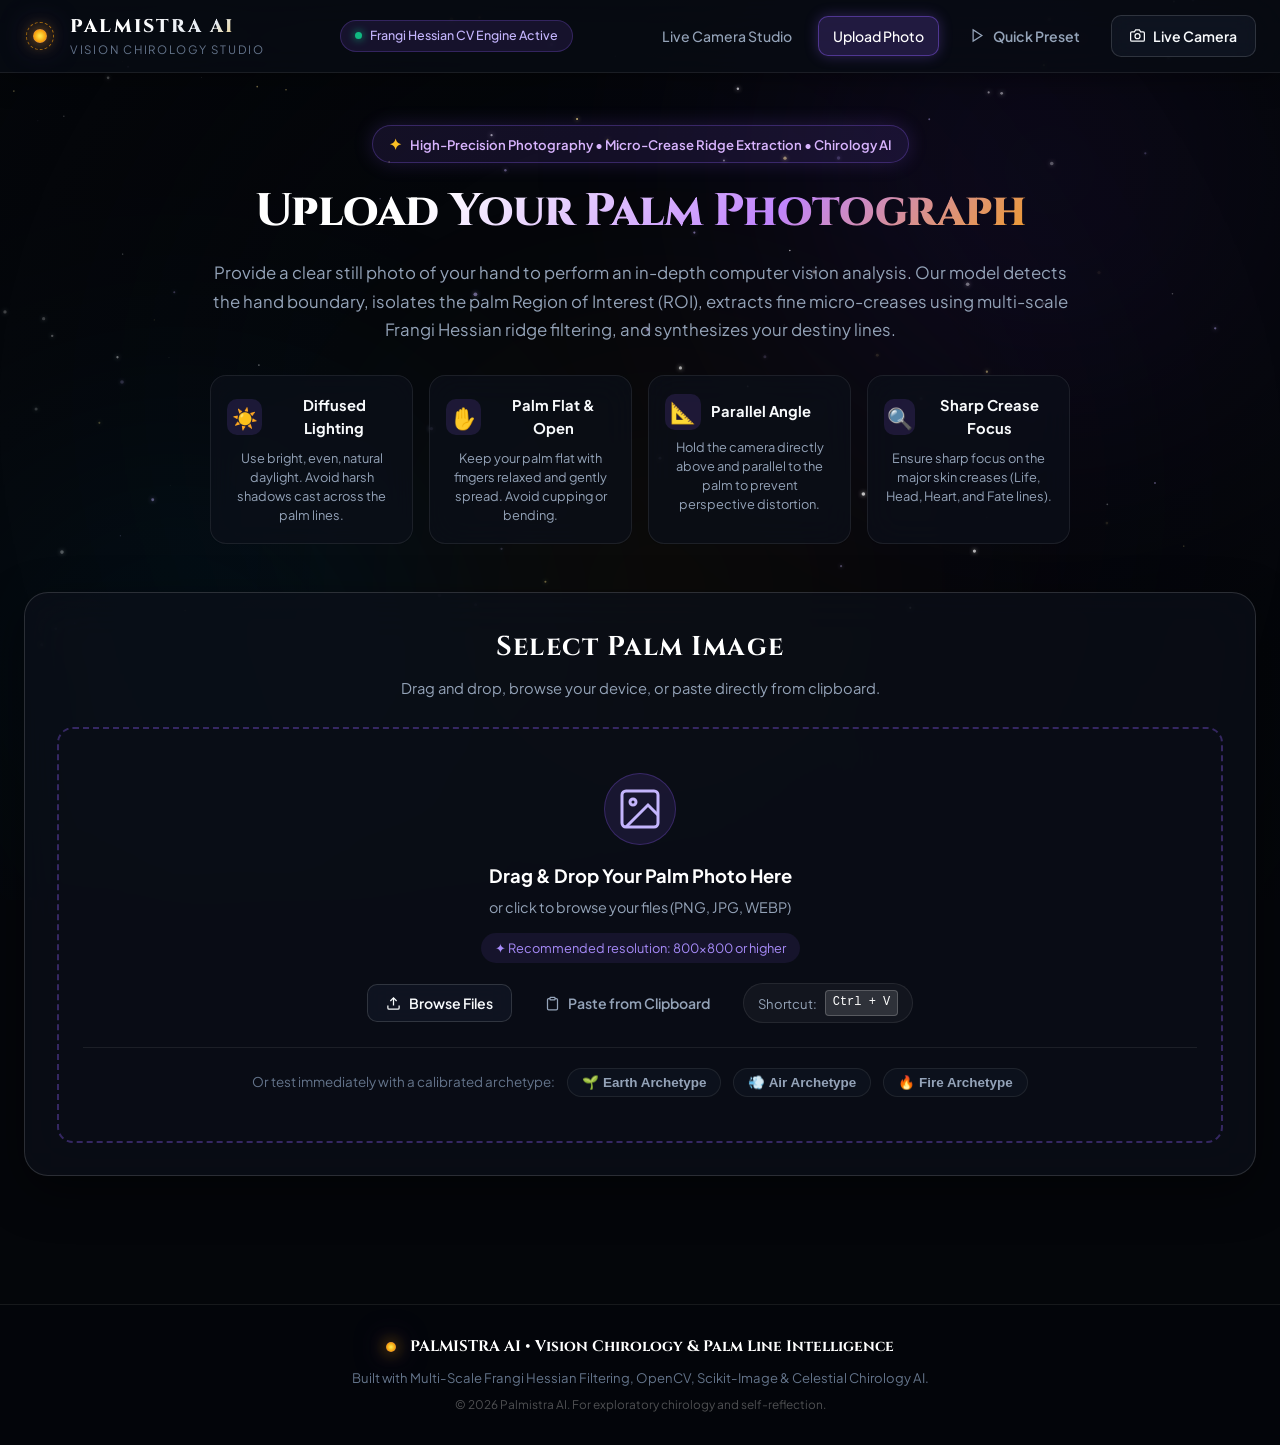
==== commit 71490ffa: "mobile ready(view)1.0" ====
--- a/frontend/upload.html
+++ b/frontend/upload.html
@@ -2,7 +2,7 @@
 <html lang="en">
 <head>
   <meta charset="UTF-8">
-  <meta name="viewport" content="width=device-width, initial-scale=1.0">
+  <meta name="viewport" content="width=device-width, initial-scale=1.0, maximum-scale=5.0, viewport-fit=cover">
   <title>Palmistra AI | Upload Palm Photo & Vision Chirology Studio</title>
   <meta name="description" content="Upload high-resolution palm photography for ultra-precision computer vision crease extraction, multi-scale Frangi filtering, and personalized celestial chiromancy reading.">
   <link rel="preconnect" href="https://fonts.googleapis.com">
--- a/frontend/style.css
+++ b/frontend/style.css
@@ -71,10 +71,16 @@
   color: var(--text-primary);
   font-family: var(--font-body);
   min-height: 100vh;
+  min-height: 100dvh;
   line-height: 1.6;
+  width: 100%;
+  max-width: 100%;
   overflow-x: hidden;
   position: relative;
   -webkit-font-smoothing: antialiased;
+  -webkit-tap-highlight-color: transparent;
+  -webkit-text-size-adjust: 100%;
+  text-size-adjust: 100%;
 }
 
 /* ==========================================================================
@@ -83,8 +89,8 @@
 .cosmos-bg {
   position: fixed;
   inset: 0;
-  width: 100vw;
-  height: 100vh;
+  width: 100%;
+  height: 100%;
   pointer-events: none;
   z-index: 0;
   overflow: hidden;
@@ -684,17 +690,96 @@
   gap: 12px;
 }
 
-/* 2. Camera Viewport */
+/* 2. Camera Viewport & Live Studio HUD */
+.camera-toolbar {
+  display: flex;
+  align-items: center;
+  justify-content: space-between;
+  max-width: 640px;
+  margin: 0 auto 12px auto;
+  padding: 6px 12px;
+  background: rgba(15, 23, 42, 0.65);
+  border: 1px solid var(--border-subtle);
+  border-radius: var(--radius-sm);
+  backdrop-filter: blur(12px);
+}
+
+.camera-status-indicator {
+  display: inline-flex;
+  align-items: center;
+  gap: 8px;
+  font-size: 0.8rem;
+  font-weight: 600;
+  color: var(--text-secondary);
+}
+
+.camera-status-indicator.active {
+  color: #34d399;
+}
+
+.camera-status-indicator .status-dot {
+  width: 8px;
+  height: 8px;
+  border-radius: 50%;
+  background: var(--text-muted);
+  transition: var(--transition);
+}
+
+.camera-status-indicator.active .status-dot {
+  background: #10b981;
+  box-shadow: 0 0 10px #10b981;
+}
+
+.toolbar-chips {
+  display: flex;
+  align-items: center;
+  gap: 8px;
+}
+
+.chip-toggle, .chip-action {
+  display: inline-flex;
+  align-items: center;
+  gap: 6px;
+  padding: 5px 11px;
+  background: rgba(255, 255, 255, 0.05);
+  border: 1px solid var(--border-subtle);
+  border-radius: var(--radius-full);
+  color: var(--text-secondary);
+  font-size: 0.76rem;
+  font-weight: 600;
+  cursor: pointer;
+  transition: var(--transition);
+}
+
+.chip-toggle:hover, .chip-action:hover {
+  background: rgba(255, 255, 255, 0.1);
+  color: var(--text-primary);
+  border-color: var(--border-glass);
+}
+
+.chip-toggle.active {
+  background: rgba(139, 92, 246, 0.18);
+  border-color: rgba(139, 92, 246, 0.5);
+  color: #f1f5f9;
+}
+
+.chip-dot {
+  width: 6px;
+  height: 6px;
+  border-radius: 50%;
+}
+
 .camera-viewport-container {
   position: relative;
   width: 100%;
-  max-width: 600px;
-  height: 420px;
+  max-width: 640px;
+  height: 460px;
   margin: 0 auto;
   border-radius: var(--radius-md);
   overflow: hidden;
   background: #000000;
   border: 2px solid var(--border-glass);
+  box-shadow: 0 16px 40px rgba(0, 0, 0, 0.6), 0 0 30px rgba(139, 92, 246, 0.15);
 }
 
 #camera-feed {
@@ -704,6 +789,200 @@
   transform: scaleX(-1); /* Mirror view for intuitive user experience */
 }
 
+#camera-feed.rear-cam {
+  transform: none !important;
+}
+
+#camera-detection-canvas {
+  position: absolute;
+  inset: 0;
+  width: 100%;
+  height: 100%;
+  pointer-events: none;
+  z-index: 10;
+}
+
+/* Viewport Corners */
+.corner-bracket {
+  position: absolute;
+  width: 22px;
+  height: 22px;
+  pointer-events: none;
+  z-index: 12;
+  border-color: rgba(139, 92, 246, 0.6);
+  transition: var(--transition);
+}
+
+.corner-tl { top: 12px; left: 12px; border-top: 2px solid; border-left: 2px solid; }
+.corner-tr { top: 12px; right: 12px; border-top: 2px solid; border-right: 2px solid; }
+.corner-bl { bottom: 12px; left: 12px; border-bottom: 2px solid; border-left: 2px solid; }
+.corner-br { bottom: 12px; right: 12px; border-bottom: 2px solid; border-right: 2px solid; }
+
+.camera-viewport-container.aligned .corner-bracket {
+  border-color: #10b981;
+  filter: drop-shadow(0 0 6px rgba(16, 185, 129, 0.8));
+}
+
+/* Viewport Top HUD */
+.camera-hud-top {
+  position: absolute;
+  top: 14px;
+  left: 20px;
+  right: 20px;
+  display: flex;
+  align-items: center;
+  justify-content: space-between;
+  z-index: 15;
+  pointer-events: none;
+}
+
+.hud-item {
+  display: inline-flex;
+  align-items: center;
+  gap: 6px;
+  padding: 4px 10px;
+  background: rgba(8, 12, 20, 0.78);
+  border: 1px solid var(--border-glass);
+  border-radius: var(--radius-full);
+  backdrop-filter: blur(8px);
+  font-size: 0.75rem;
+  font-weight: 600;
+  color: #e2e8f0;
+}
+
+.hud-archetype-badge {
+  color: var(--text-gold);
+  border-color: rgba(245, 158, 11, 0.4);
+}
+
+.hud-alignment-gauge {
+  gap: 8px;
+}
+
+.gauge-bar-track {
+  width: 64px;
+  height: 6px;
+  background: rgba(255, 255, 255, 0.15);
+  border-radius: var(--radius-full);
+  overflow: hidden;
+}
+
+.gauge-bar-fill {
+  height: 100%;
+  background: linear-gradient(90deg, #f59e0b, #10b981);
+  border-radius: var(--radius-full);
+  transition: width 0.2s ease-out;
+}
+
+.hud-fps-badge {
+  color: #94a3b8;
+  font-family: monospace;
+}
+
+/* Auto-Capture Overlay */
+.auto-capture-overlay {
+  position: absolute;
+  top: 50%;
+  left: 50%;
+  transform: translate(-50%, -50%);
+  width: 140px;
+  height: 140px;
+  display: flex;
+  flex-direction: column;
+  align-items: center;
+  justify-content: center;
+  z-index: 18;
+  pointer-events: none;
+  background: rgba(8, 12, 20, 0.85);
+  border: 1px solid rgba(16, 185, 129, 0.5);
+  border-radius: 50%;
+  box-shadow: 0 0 30px rgba(16, 185, 129, 0.4);
+  animation: pulseAutoCap 1s infinite alternate;
+}
+
+@keyframes pulseAutoCap {
+  0% { transform: translate(-50%, -50%) scale(0.96); box-shadow: 0 0 20px rgba(16, 185, 129, 0.3); }
+  100% { transform: translate(-50%, -50%) scale(1.04); box-shadow: 0 0 40px rgba(16, 185, 129, 0.6); }
+}
+
+.countdown-svg {
+  position: absolute;
+  inset: 0;
+  width: 100%;
+  height: 100%;
+  transform: rotate(-90deg);
+}
+
+.countdown-track {
+  fill: none;
+  stroke: rgba(255, 255, 255, 0.1);
+  stroke-width: 6;
+}
+
+.countdown-progress {
+  fill: none;
+  stroke: #10b981;
+  stroke-width: 6;
+  stroke-linecap: round;
+  stroke-dasharray: 326.7;
+  stroke-dashoffset: 0;
+  transition: stroke-dashoffset 0.15s linear;
+}
+
+.countdown-number {
+  font-size: 2.2rem;
+  font-weight: 800;
+  color: #ffffff;
+  font-family: var(--font-heading);
+  text-shadow: 0 0 15px rgba(16, 185, 129, 0.8);
+  line-height: 1;
+}
+
+.countdown-label {
+  font-size: 0.65rem;
+  font-weight: 700;
+  letter-spacing: 0.08em;
+  color: #34d399;
+  margin-top: 4px;
+}
+
+/* Floating Bottom Guidance Banner */
+.camera-guidance-pill {
+  position: absolute;
+  bottom: 74px;
+  left: 50%;
+  transform: translateX(-50%);
+  display: inline-flex;
+  align-items: center;
+  gap: 8px;
+  padding: 6px 16px;
+  background: rgba(10, 15, 28, 0.88);
+  border: 1px solid var(--border-glass);
+  border-radius: var(--radius-full);
+  box-shadow: 0 8px 24px rgba(0, 0, 0, 0.5);
+  backdrop-filter: blur(12px);
+  z-index: 15;
+  pointer-events: none;
+  max-width: 90%;
+  white-space: nowrap;
+  transition: var(--transition);
+}
+
+.camera-guidance-pill.aligned {
+  border-color: rgba(16, 185, 129, 0.7);
+  box-shadow: 0 0 20px rgba(16, 185, 129, 0.4);
+}
+
+.guidance-icon {
+  font-size: 1rem;
+}
+
+.guidance-text {
+  font-size: 0.82rem;
+  font-weight: 600;
+  color: #f1f5f9;
+}
+
 .palm-guide-overlay {
   position: absolute;
   inset: 0;
@@ -711,6 +990,7 @@
   display: flex;
   align-items: center;
   justify-content: center;
+  transition: opacity 0.4s ease;
 }
 
 .hand-silhouette-svg {
@@ -729,6 +1009,179 @@
   gap: 14px;
   z-index: 20;
 }
+
+/* Live Telemetry Drawer */
+.live-telemetry-drawer {
+  display: grid;
+  grid-template-columns: 1.2fr 1fr 1.6fr;
+  gap: 14px;
+  max-width: 640px;
+  margin: 14px auto 0 auto;
+  animation: fadeInDrawer 0.4s ease-out;
+}
+
+@keyframes fadeInDrawer {
+  from { opacity: 0; transform: translateY(10px); }
+  to { opacity: 1; transform: translateY(0); }
+}
+
+.telemetry-card {
+  background: var(--bg-card);
+  border: 1px solid var(--border-glass);
+  border-radius: var(--radius-sm);
+  padding: 12px 14px;
+  backdrop-filter: blur(14px);
+}
+
+.card-eyebrow {
+  font-size: 0.65rem;
+  font-weight: 700;
+  letter-spacing: 0.08em;
+  color: var(--text-muted);
+  margin-bottom: 8px;
+}
+
+.archetype-main {
+  display: flex;
+  align-items: center;
+  gap: 10px;
+  margin-bottom: 10px;
+}
+
+.archetype-icon-lg {
+  font-size: 1.6rem;
+}
+
+.archetype-main h4 {
+  font-size: 0.95rem;
+  font-weight: 700;
+  color: var(--text-primary);
+  margin: 0;
+}
+
+.archetype-main p {
+  font-size: 0.72rem;
+  color: var(--text-secondary);
+  margin: 0;
+}
+
+.archetype-metrics {
+  display: flex;
+  flex-direction: column;
+  gap: 4px;
+}
+
+.metric-row {
+  display: flex;
+  justify-content: space-between;
+  font-size: 0.72rem;
+  color: var(--text-secondary);
+}
+
+.metric-row strong {
+  color: var(--text-primary);
+}
+
+/* Estimated Harmony Card */
+.harmony-score-display {
+  display: flex;
+  align-items: baseline;
+  gap: 2px;
+  margin: 4px 0 8px 0;
+}
+
+.harmony-score-display .score-num {
+  font-size: 1.8rem;
+  font-weight: 800;
+  font-family: var(--font-heading);
+  color: var(--text-gold);
+}
+
+.harmony-score-display .score-den {
+  font-size: 0.8rem;
+  color: var(--text-muted);
+}
+
+.harmony-bar-track {
+  width: 100%;
+  height: 6px;
+  background: rgba(255, 255, 255, 0.1);
+  border-radius: var(--radius-full);
+  overflow: hidden;
+  margin-bottom: 6px;
+}
+
+.harmony-bar-fill {
+  height: 100%;
+  background: linear-gradient(90deg, #8b5cf6, #f59e0b, #10b981);
+  border-radius: var(--radius-full);
+  transition: width 0.3s ease;
+}
+
+.harmony-status-tag {
+  font-size: 0.68rem;
+  font-weight: 600;
+  color: #34d399;
+}
+
+/* Chirology Line Meters */
+.live-line-meters {
+  display: flex;
+  flex-direction: column;
+  gap: 6px;
+}
+
+.live-meter-item .meter-info {
+  display: flex;
+  align-items: center;
+  justify-content: space-between;
+  font-size: 0.7rem;
+  color: var(--text-secondary);
+  margin-bottom: 2px;
+}
+
+.live-meter-item .meter-info strong {
+  color: var(--text-primary);
+}
+
+.line-dot {
+  display: inline-block;
+  width: 6px;
+  height: 6px;
+  border-radius: 50%;
+  margin-right: 4px;
+}
+
+.dot-heart { background: var(--color-heart); }
+.dot-head { background: var(--color-head); }
+.dot-life { background: var(--color-life); }
+.dot-fate { background: var(--color-fate); }
+
+.mini-bar {
+  width: 100%;
+  height: 4px;
+  background: rgba(255, 255, 255, 0.08);
+  border-radius: var(--radius-full);
+  overflow: hidden;
+}
+
+.mini-fill {
+  height: 100%;
+  border-radius: var(--radius-full);
+  transition: width 0.25s ease;
+}
+
+.fill-heart { background: var(--color-heart); }
+.fill-head { background: var(--color-head); }
+.fill-life { background: var(--color-life); }
+.fill-fate { background: var(--color-fate); }
+
+@media (max-width: 680px) {
+  .live-telemetry-drawer {
+    grid-template-columns: 1fr;
+  }
+}
+
 
 /* 3. Preset Archetype Cards */
 .samples-grid {
@@ -1877,7 +2330,7 @@
   }
 
   .canvas-viewport {
-    height: 420px;
+    height: 400px;
   }
 
   .lower-insights-grid {
@@ -1886,8 +2339,21 @@
 }
 
 @media (max-width: 768px) {
+  .app-header {
+    padding: 10px 16px;
+    padding-top: max(10px, env(safe-area-inset-top));
+  }
+
+  .header-status-pill {
+    display: none;
+  }
+
+  .main-container {
+    padding: 24px 16px 60px;
+  }
+
   .hero-heading {
-    font-size: 2.1rem;
+    font-size: clamp(1.85rem, 6.5vw, 2.3rem);
   }
 
   .samples-grid {
@@ -1898,12 +2364,694 @@
     grid-template-columns: 1fr;
   }
 
-  .header-status-pill {
+  .canvas-viewport {
+    height: 350px;
+  }
+}
+
+/* Smartphone & Tablet Vertical (< 640px) */
+@media (max-width: 640px) {
+  /* Navigation Header */
+  .app-header {
+    padding: 8px 12px;
+    padding-top: max(8px, env(safe-area-inset-top));
+  }
+
+  .header-content {
+    gap: 8px;
+  }
+
+  .brand-badge {
+    gap: 8px;
+  }
+
+  .celestial-orb-wrapper {
+    width: 24px;
+    height: 24px;
+  }
+
+  .brand-title {
+    font-size: 0.95rem;
+    letter-spacing: 0.06em;
+  }
+
+  .brand-subtitle {
     display: none;
   }
 
+  .header-actions {
+    gap: 6px;
+  }
+
+  #btn-header-demo,
+  #btn-quick-sample {
+    display: none;
+  }
+
+  .nav-link {
+    padding: 6px 10px;
+    font-size: 0.76rem;
+  }
+
+  #btn-open-camera,
+  .header-actions .btn-secondary {
+    padding: 6px 10px;
+    font-size: 0.76rem;
+    gap: 4px;
+  }
+
+  /* Main Container & Safe Areas */
+  .main-container {
+    padding: 16px 12px 50px;
+    padding-left: max(12px, env(safe-area-inset-left));
+    padding-right: max(12px, env(safe-area-inset-right));
+  }
+
+  /* Hero Section */
+  .hero-section {
+    margin: 6px auto 22px;
+  }
+
+  .hero-pill {
+    font-size: 0.72rem;
+    padding: 4px 12px;
+    margin-bottom: 12px;
+    line-height: 1.35;
+  }
+
+  .hero-heading {
+    font-size: clamp(1.6rem, 7.2vw, 2.05rem);
+    letter-spacing: -0.02em;
+    line-height: 1.2;
+    margin-bottom: 14px;
+  }
+
+  .hero-description {
+    font-size: 0.88rem;
+    line-height: 1.55;
+    margin-bottom: 20px;
+    padding: 0 4px;
+  }
+
+  .hero-quick-actions {
+    flex-direction: column;
+    width: 100%;
+    gap: 10px;
+    margin-bottom: 20px;
+  }
+
+  .hero-quick-actions .btn-primary,
+  .hero-quick-actions .btn-secondary {
+    width: 100%;
+    max-width: 100%;
+    justify-content: center;
+    padding: 12px 18px;
+    font-size: 0.9rem;
+  }
+
+  .hero-feature-ribbon {
+    grid-template-columns: 1fr;
+    gap: 8px;
+    margin-top: 14px;
+  }
+
+  .ribbon-item {
+    padding: 10px 14px;
+    gap: 10px;
+  }
+
+  /* Input Hub */
+  .input-hub {
+    padding: 16px 12px;
+    margin-bottom: 24px;
+    border-radius: var(--radius-md);
+  }
+
+  .section-title {
+    font-size: 1.25rem;
+  }
+
+  .section-subtitle {
+    font-size: 0.82rem;
+    margin-bottom: 14px;
+  }
+
+  .input-tabs {
+    display: flex;
+    flex-direction: row;
+    gap: 6px;
+    width: 100%;
+    margin-bottom: 16px;
+  }
+
+  .tab-btn {
+    flex: 1 1 0;
+    min-width: 0;
+    padding: 9px 6px;
+    font-size: 0.76rem;
+    gap: 5px;
+    justify-content: center;
+    text-align: center;
+    white-space: nowrap;
+    border-radius: var(--radius-full);
+  }
+
+  .tab-btn svg {
+    width: 13px;
+    height: 13px;
+    flex-shrink: 0;
+  }
+
+  /* Camera Viewport & Live Studio HUD (Fitted for Smartphones) */
+  .camera-toolbar {
+    width: 100%;
+    max-width: 100%;
+    padding: 6px 8px;
+    margin-bottom: 8px;
+    gap: 6px;
+    overflow-x: auto;
+    -webkit-overflow-scrolling: touch;
+    scrollbar-width: none;
+  }
+
+  .camera-toolbar::-webkit-scrollbar {
+    display: none;
+  }
+
+  .camera-status-indicator {
+    font-size: 0.72rem;
+    flex-shrink: 0;
+  }
+
+  .toolbar-chips {
+    gap: 4px;
+    flex-shrink: 0;
+  }
+
+  .chip-toggle, .chip-action {
+    padding: 5px 8px;
+    font-size: 0.7rem;
+    gap: 4px;
+    flex-shrink: 0;
+  }
+
+  .camera-viewport-container {
+    width: 100%;
+    max-width: 100%;
+    height: auto;
+    aspect-ratio: 3 / 4;
+    max-height: 60vh;
+    max-height: 60dvh;
+    min-height: 320px;
+    border-radius: var(--radius-md);
+  }
+
+  .camera-hud-top {
+    top: 8px;
+    left: 8px;
+    right: 8px;
+    gap: 4px;
+  }
+
+  .hud-item {
+    padding: 3px 6px;
+    font-size: 0.65rem;
+    gap: 4px;
+  }
+
+  .gauge-bar-track {
+    width: 34px;
+    height: 5px;
+  }
+
+  .auto-capture-overlay {
+    width: 104px;
+    height: 104px;
+  }
+
+  .countdown-number {
+    font-size: 1.7rem;
+  }
+
+  .countdown-label {
+    font-size: 0.58rem;
+  }
+
+  .camera-guidance-pill {
+    bottom: 74px;
+    width: calc(100% - 20px);
+    max-width: calc(100% - 20px);
+    padding: 6px 10px;
+    font-size: 0.74rem;
+    white-space: normal;
+    text-align: center;
+    justify-content: center;
+    line-height: 1.3;
+  }
+
+  .guidance-icon {
+    font-size: 0.88rem;
+    flex-shrink: 0;
+  }
+
+  .camera-controls {
+    bottom: 12px;
+    gap: 8px;
+    padding: 0 10px;
+    width: 100%;
+  }
+
+  #btn-start-camera {
+    padding: 12px 20px;
+    font-size: 0.88rem;
+    width: 88%;
+    max-width: 270px;
+    justify-content: center;
+    box-shadow: 0 4px 20px rgba(124, 58, 237, 0.5);
+  }
+
+  #btn-capture-photo {
+    padding: 12px 22px;
+    font-size: 0.88rem;
+    font-weight: 700;
+    border-radius: var(--radius-full);
+    box-shadow: 0 0 24px rgba(245, 158, 11, 0.7);
+  }
+
+  #btn-stop-camera {
+    padding: 10px 14px;
+    font-size: 0.78rem;
+  }
+
+  /* Live Telemetry Drawer */
+  .live-telemetry-drawer {
+    grid-template-columns: 1fr;
+    gap: 8px;
+    max-width: 100%;
+    margin-top: 10px;
+  }
+
+  .telemetry-card {
+    padding: 10px 12px;
+  }
+
+  .score-num {
+    font-size: 1.5rem;
+  }
+
+  /* Drop Zone */
+  .drop-zone {
+    padding: 24px 12px;
+  }
+
+  .drop-zone-icon {
+    width: 52px;
+    height: 52px;
+    margin-bottom: 12px;
+  }
+
+  .drop-zone-title {
+    font-size: 1rem;
+  }
+
+  .drop-zone-subtitle {
+    font-size: 0.8rem;
+  }
+
+  .preview-img-wrapper {
+    width: 180px;
+    height: 180px;
+  }
+
+  /* Archetype Cards */
+  .samples-grid {
+    grid-template-columns: 1fr;
+    gap: 14px;
+  }
+
+  .sample-thumbnail {
+    height: 170px;
+  }
+
+  .sample-details {
+    padding: 14px;
+  }
+
+  /* Results Header Card */
+  .results-header-card {
+    grid-template-columns: 1fr;
+    padding: 18px 14px;
+    gap: 16px;
+    margin-bottom: 20px;
+    border-radius: var(--radius-md);
+  }
+
+  .archetype-badge-container {
+    gap: 12px;
+    margin-bottom: 8px;
+  }
+
+  .archetype-icon {
+    width: 46px;
+    height: 46px;
+    font-size: 1.6rem;
+  }
+
+  .archetype-title {
+    font-size: 1.35rem;
+  }
+
+  .archetype-motto {
+    font-size: 0.84rem;
+    margin-bottom: 10px;
+  }
+
+  .strengths-chips {
+    gap: 6px;
+  }
+
+  .strength-chip {
+    font-size: 0.72rem;
+    padding: 3px 10px;
+  }
+
+  .harmony-score-box {
+    flex-direction: column;
+    align-items: stretch;
+    gap: 14px;
+    padding-left: 0;
+    border-left: none;
+    border-top: 1px solid var(--border-subtle);
+    padding-top: 14px;
+  }
+
+  .harmony-circle-gauge {
+    margin: 0 auto;
+    width: 88px;
+    height: 88px;
+  }
+
+  .circle-number {
+    font-size: 1.3rem;
+  }
+
+  .harmony-metrics-stack {
+    width: 100%;
+    gap: 7px;
+  }
+
+  .mini-metric {
+    grid-template-columns: 72px 1fr 24px;
+    font-size: 0.72rem;
+  }
+
+  /* Studio & Canvas */
+  .dashboard-grid {
+    grid-template-columns: 1fr;
+    gap: 20px;
+    margin-bottom: 24px;
+  }
+
+  .studio-card {
+    padding: 14px 10px;
+    border-radius: var(--radius-md);
+  }
+
+  .studio-header {
+    flex-direction: column;
+    align-items: stretch;
+    gap: 8px;
+  }
+
+  .studio-title-group {
+    font-size: 0.92rem;
+    justify-content: space-between;
+  }
+
+  .view-switcher {
+    width: 100%;
+    display: flex;
+    flex-wrap: wrap;
+    justify-content: center;
+    gap: 4px;
+    padding: 3px;
+  }
+
+  .view-btn {
+    padding: 5px 8px;
+    font-size: 0.7rem;
+    flex: 1 1 auto;
+    text-align: center;
+  }
+
+  .studio-toolbar {
+    flex-wrap: wrap;
+    gap: 6px;
+    justify-content: space-between;
+    padding: 6px 8px;
+    font-size: 0.7rem;
+  }
+
   .canvas-viewport {
-    height: 360px;
+    width: 100%;
+    height: 300px;
+    max-height: 42vh;
+    max-height: 42dvh;
+    touch-action: pan-y pinch-zoom;
+  }
+
+  .layer-toggles-bar {
+    gap: 4px;
+    margin-top: 10px;
+  }
+
+  .toggles-label {
+    width: 100%;
+    font-size: 0.68rem;
+    margin-bottom: 2px;
+  }
+
+  .toggle-pill {
+    padding: 4px 8px;
+    font-size: 0.68rem;
+  }
+
+  /* Chiromancy Readings */
+  .readings-stack {
+    gap: 12px;
+  }
+
+  .reading-card {
+    padding: 14px 12px;
+  }
+
+  .reading-card:hover,
+  .reading-card.card-highlighted {
+    transform: translateY(-2px);
+  }
+
+  .card-metric-strip {
+    flex-wrap: wrap;
+    gap: 8px;
+    font-size: 0.72rem;
+  }
+
+  .reading-body {
+    font-size: 0.82rem;
+    line-height: 1.5;
+  }
+
+  /* Lower Insights */
+  .lower-insights-grid {
+    grid-template-columns: 1fr;
+    gap: 16px;
+    margin-bottom: 20px;
+  }
+
+  .insight-card {
+    padding: 16px 12px;
+    border-radius: var(--radius-md);
+  }
+
+  .mounts-list {
+    grid-template-columns: 1fr;
+    gap: 8px;
+  }
+
+  .guidance-box {
+    padding: 12px 10px;
+  }
+
+  /* Action Buttons */
+  .results-actions-bar {
+    flex-direction: column;
+    width: 100%;
+    gap: 10px;
+  }
+
+  .results-actions-bar .btn-primary,
+  .results-actions-bar .btn-secondary {
+    width: 100%;
+    max-width: 100%;
+    justify-content: center;
+    padding: 12px;
+  }
+
+  /* Scanner Modal on Phone */
+  .scanner-card {
+    padding: 24px 16px;
+    max-width: 92%;
+    border-radius: var(--radius-md);
+  }
+
+  .scanner-orb-wrapper {
+    width: 70px;
+    height: 70px;
+    margin-bottom: 16px;
+  }
+
+  .scanner-title {
+    font-size: 1.15rem;
+  }
+
+  .scanner-status {
+    font-size: 0.8rem;
+    min-height: 36px;
+  }
+
+  /* Dedicated Upload Page Elements */
+  .guidelines-grid {
+    grid-template-columns: 1fr;
+    gap: 8px;
+    margin-bottom: 20px;
+  }
+
+  .guideline-card {
+    padding: 12px 10px;
+  }
+
+  .upload-alt-actions {
+    flex-direction: column;
+    width: 100%;
+    gap: 8px;
+  }
+
+  #btn-browse-file {
+    width: 100%;
+    justify-content: center;
+    padding: 12px;
+  }
+
+  #btn-paste-clipboard {
+    width: 100%;
+    justify-content: center;
+  }
+
+  .paste-hint-pill {
+    display: none;
+  }
+
+  .preset-quick-strip {
+    flex-direction: column;
+    gap: 6px;
+    align-items: stretch;
+    text-align: center;
+  }
+
+  .preset-chip-btn {
+    width: 100%;
+    justify-content: center;
+    padding: 8px 12px;
+  }
+
+  .pre-analysis-grid {
+    grid-template-columns: 1fr;
+    gap: 14px;
+  }
+
+  .pre-analysis-preview-box {
+    max-width: 260px;
+    width: 100%;
+    margin: 0 auto;
+    aspect-ratio: 1 / 1;
+  }
+
+  .pre-analysis-meta-row {
+    justify-content: center;
+    gap: 4px;
+  }
+
+  .image-meta-pill {
+    font-size: 0.7rem;
+    padding: 4px 8px;
+  }
+
+  .transform-toolbar {
+    justify-content: center;
+    gap: 4px;
+    flex-wrap: wrap;
+  }
+
+  .transform-btn {
+    padding: 6px 9px;
+    font-size: 0.74rem;
+  }
+
+  .hand-options {
+    flex-direction: column;
+    gap: 6px;
+  }
+
+  .pre-analysis-actions {
+    flex-direction: column;
+    width: 100%;
+    gap: 8px;
+  }
+
+  #btn-execute-analysis,
+  #btn-reset-upload {
+    width: 100%;
+    justify-content: center;
+    padding: 12px;
+  }
+}
+
+/* Extra Compact Phones (< 380px, e.g. iPhone SE, Galaxy Z Flip cover) */
+@media (max-width: 380px) {
+  .hero-heading {
+    font-size: 1.55rem;
+  }
+
+  .tab-btn {
+    font-size: 0.7rem;
+    padding: 8px 4px;
+  }
+
+  .tab-btn svg {
+    display: none;
+  }
+
+  .camera-viewport-container {
+    min-height: 280px;
+  }
+
+  .camera-guidance-pill {
+    font-size: 0.7rem;
+    padding: 5px 8px;
+    bottom: 68px;
+  }
+
+  .camera-controls {
+    bottom: 8px;
+  }
+
+  #btn-capture-photo {
+    padding: 10px 16px;
+    font-size: 0.82rem;
+  }
+
+  .canvas-viewport {
+    height: 260px;
   }
 }
 
@@ -2210,36 +3358,6 @@
   flex-wrap: wrap;
 }
 
-@media (max-width: 1024px) {
-  .guidelines-grid {
-    grid-template-columns: repeat(2, 1fr);
-  }
-
-  .pre-analysis-grid {
-    grid-template-columns: 1fr;
-    text-align: center;
-  }
-
-  .pre-analysis-preview-box {
-    margin: 0 auto;
-  }
-
-  .pre-analysis-meta-row,
-  .transform-toolbar,
-  .pre-analysis-actions {
-    justify-content: center;
-  }
-}
-
-@media (max-width: 640px) {
-  .guidelines-grid {
-    grid-template-columns: 1fr;
-  }
-
-  .hand-options {
-    flex-direction: column;
-  }
-}
 
 /* ==========================================================================
    Print Stylesheet for Clean PDF Exports
